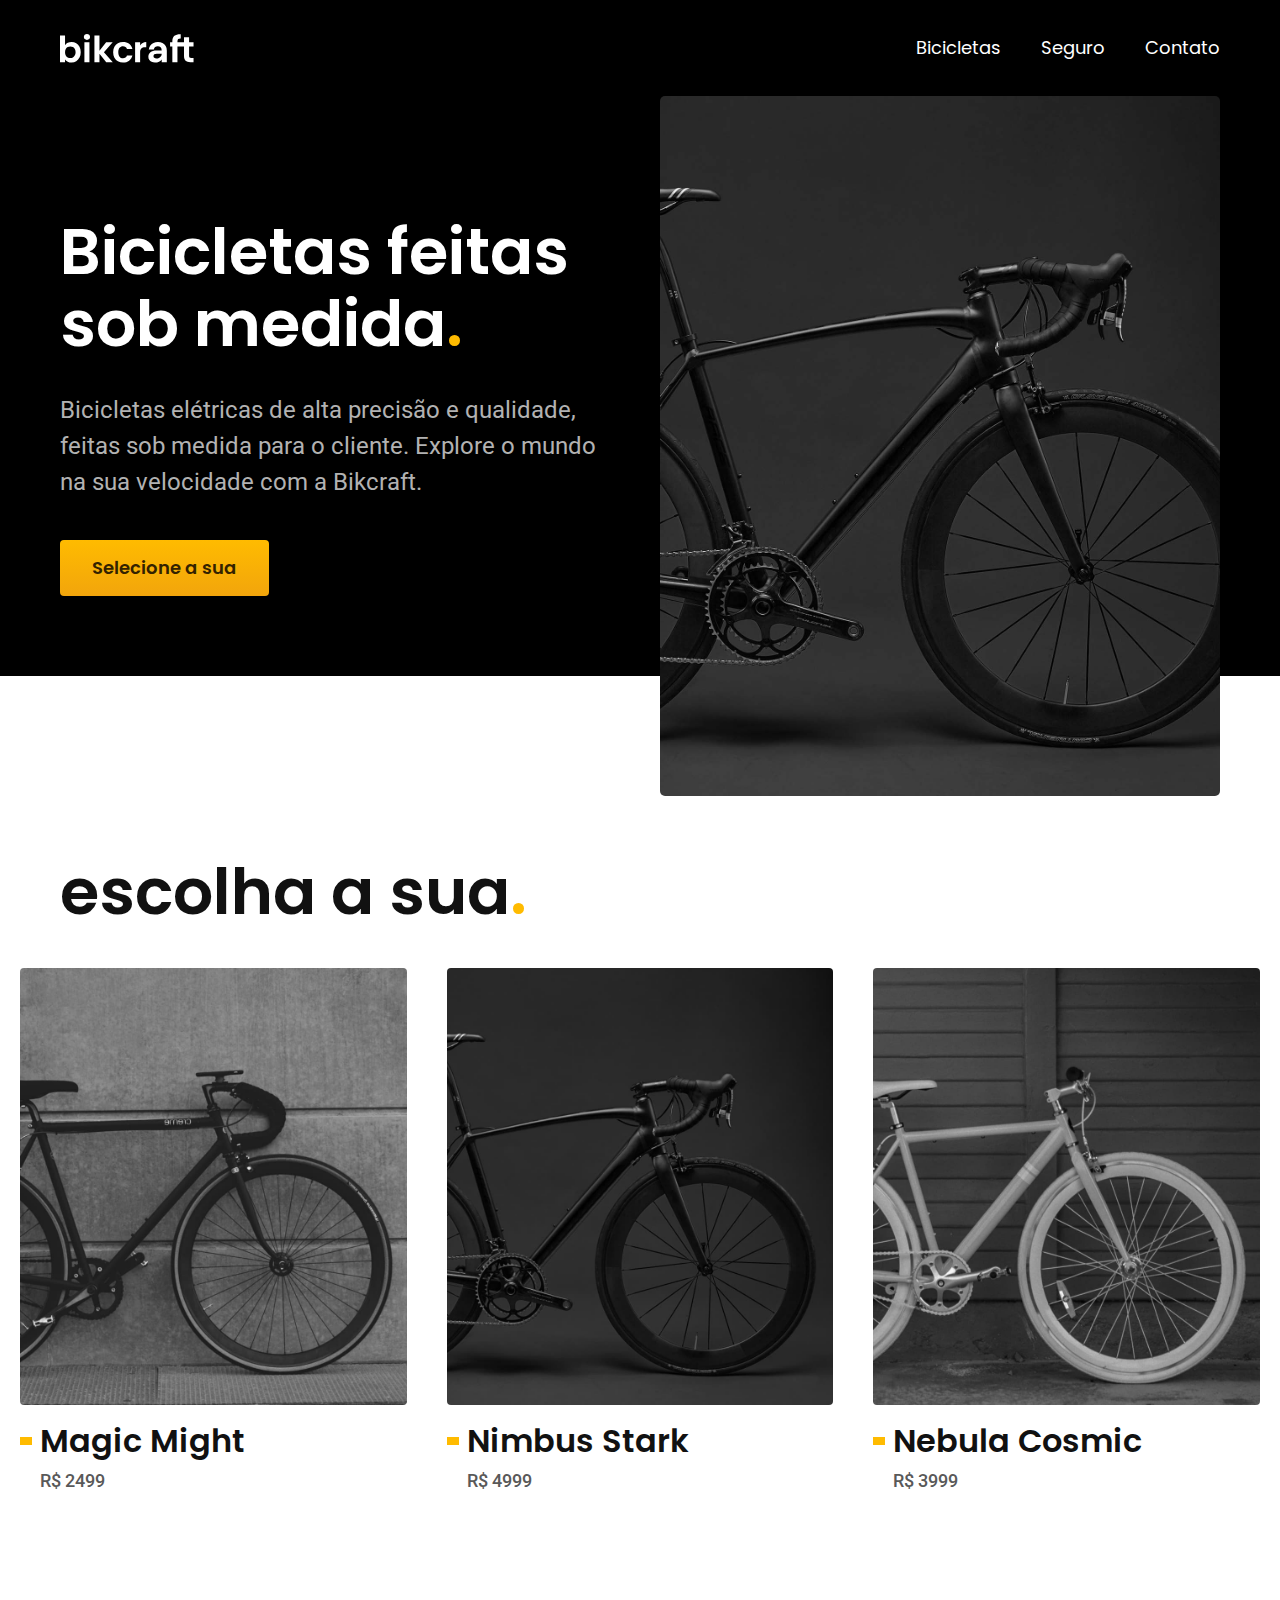
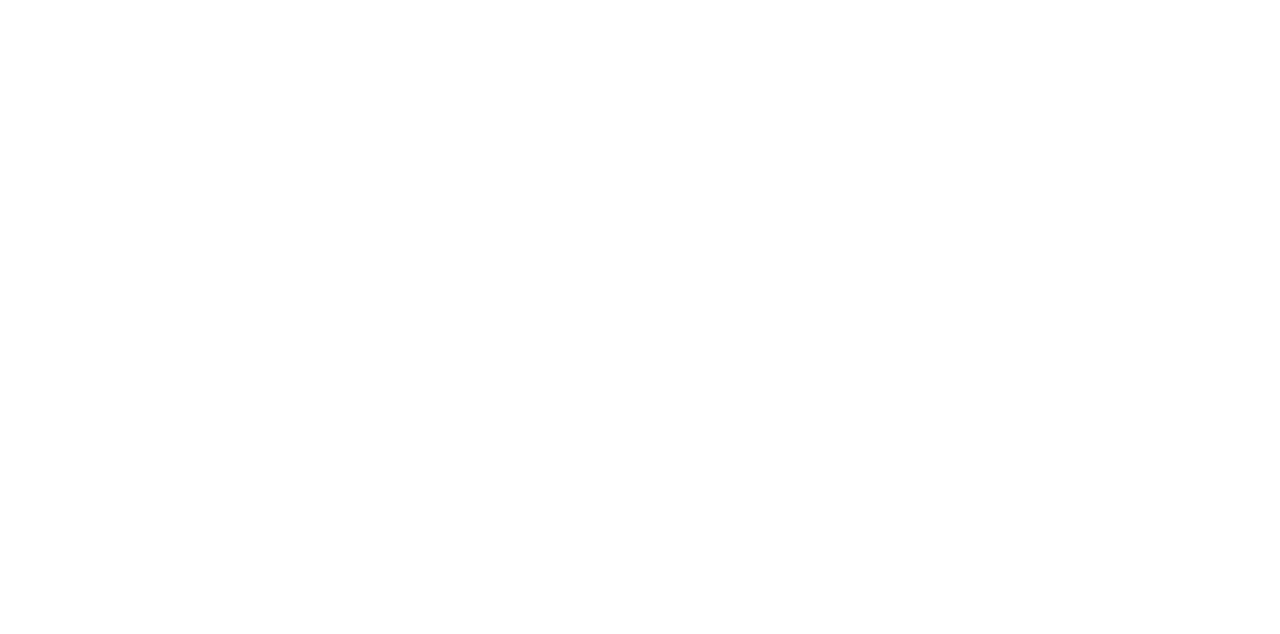
==== index.html @ 7d81427f "commit-3" ====
<!DOCTYPE html>
<html lang="pt-br">

<head>
  <meta charset="UTF-8">
  <meta name="viewport" content="width=device-width, initial-scale=1.0">
  <title>Bikcraft - Bicicletas Elétricas</title>
  <meta name="description" content="Bicicletas elétricas de alta precisão e qualidade,  feitas sob medida para o cliente. Explore o mundo na sua velocidade com a Bikcraft.">
  <link rel="stylesheet" href="./css/style.css">
  <link rel="preconnect" href="https://fonts.googleapis.com">
  <link rel="preconnect" href="https://fonts.gstatic.com" crossorigin>
  <link href="https://fonts.googleapis.com/css2?family=Poppins:ital,wght@0,400;0,600;1,400&family=Roboto:wght@400;500&display=swap" rel="stylesheet">
</head>

<body>
  <header class="header-bg">
    <div class="header container">
      <a href="./">
        <img src="./img/bikcraft.svg" alt="Bikcraft">
      </a>

      <nav aria-label="primaria">
        <ul class="header-menu font-1-m cor-0">
          <li><a href="./bicicletas.html">Bicicletas</a></li>
          <li><a href="./seguros.html">Seguro</a></li>
          <li><a href="./contato.html">Contato</a></li>
        </ul>
      </nav>
    </div>
  </header>
  <main class="introducao-bg">
    <div class="introducao container">
      <div class="introducao-conteudo">
        <h1 class="font-1-xxl cor-0">Bicicletas feitas sob medida<span class="cor-p1">.</span></h1>
        <p class="font-2-l cor-5">Bicicletas elétricas de alta precisão e qualidade, feitas sob medida para o cliente. Explore o mundo na sua velocidade com a Bikcraft.</p>
        <a class="botao" href="./bicicletas.html">Selecione a sua</a>
      </div>
      <div">
        <img src="./img/fotos/introducao.jpg" alt="Bicicleta Elétrica Preta">
    </div>
    </div>
  </main>

  <article class="bicicletas-lista">

    <h2 class="font-1-xxl container">escolha a sua<span class="cor-p1">.</span></h2>

    <ul>
      <li>
        <a href="./bicicletas/magic/html">
          <img src="./img/bicicletas/magic-home.jpg" alt="Bicicleta Preta">
          <h3 class="font-1-xl bicicleta-tipo">Magic Might</h3>
          <span class="font-2-m cor-8 bicicleta-preco">R$ 2499</span>
        </a>
      </li>
      <li>
        <a href="/bicicletas/nimbus/html">
          <img src="./img/bicicletas/nimbus-home.jpg" alt="Bicicleta Preta">
          <h3 class="font-1-xl bicicleta-tipo">Nimbus Stark</h3>
          <span class="font-2-m cor-8 bicicleta-preco">R$ 4999</span>
        </a>
      </li>
      <li>
        <a href="./bicicletas/nebula/html">
          <img src="./img/bicicletas/nebula-home.jpg" alt="Bicicleta Cinza">
          <h3 class="font-1-xl bicicleta-tipo">Nebula Cosmic</h3>
          <span class="font-2-m cor-8 bicicleta-preco">R$ 3999</span>
        </a>
      </li>
    </ul>
  </article>

</body>

</html>
---- css/style.css ----
@import "./global/global.css";
@import "./utilidades/tipografia.css";
@import "./utilidades/cores.css";

@import "./global/header.css";

/* Utilidades */
@import "./utilidades/componentes.css";

/* Home */
@import "./home/introducao.css";

/* Bicicletas */
@import "./bicicletas/bicicletas-lista.css";
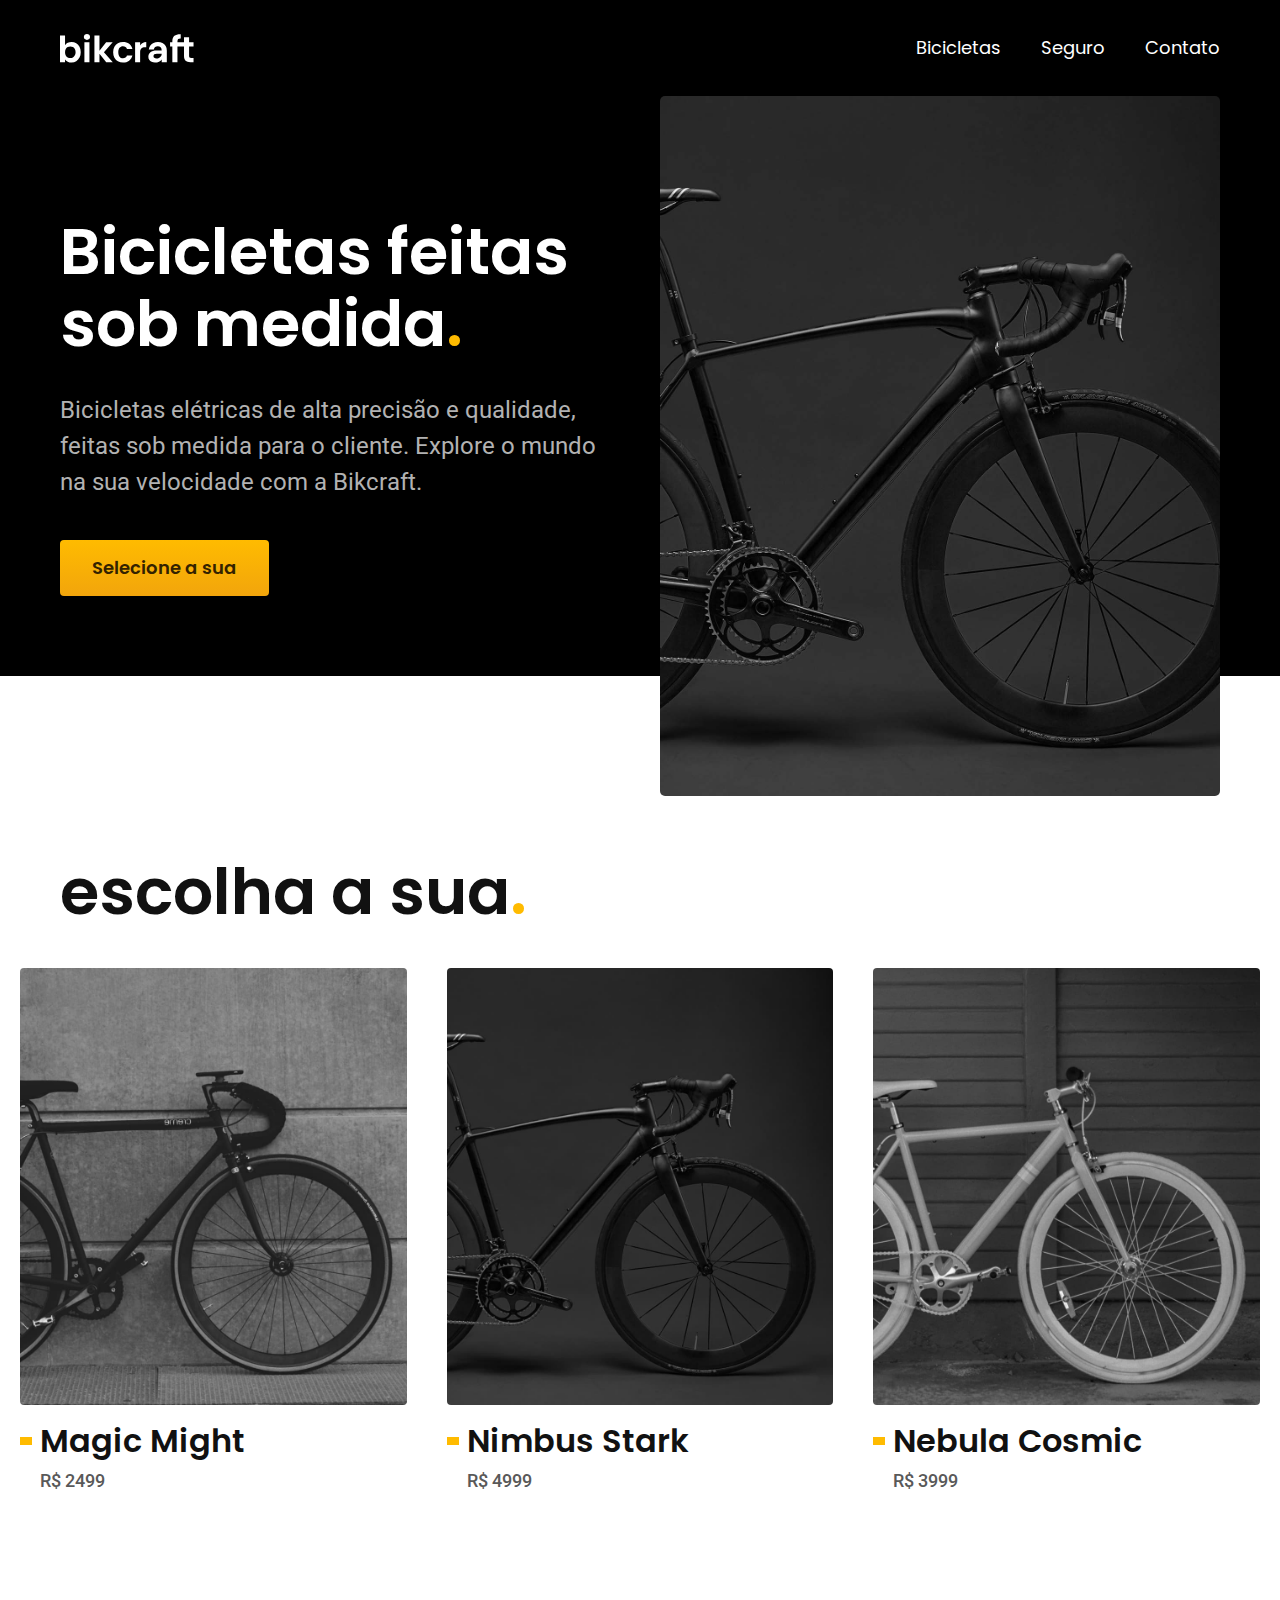
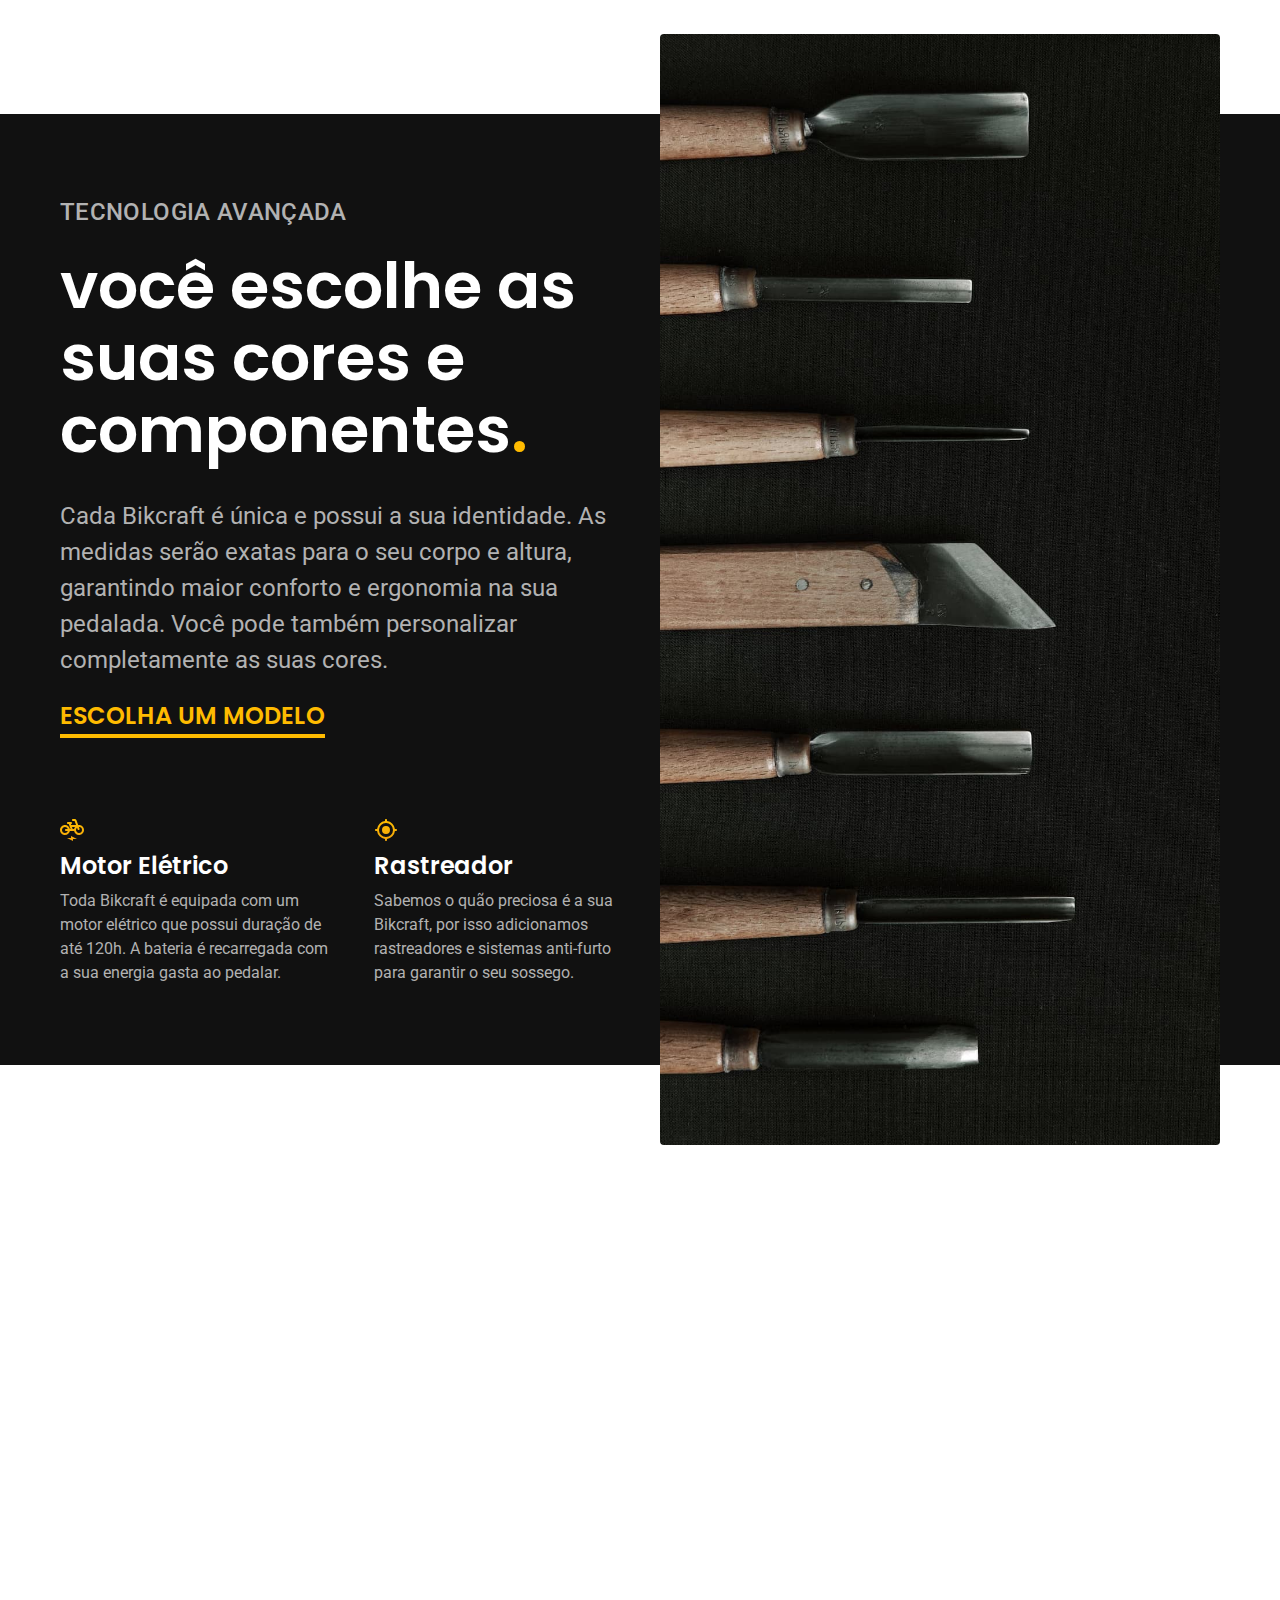
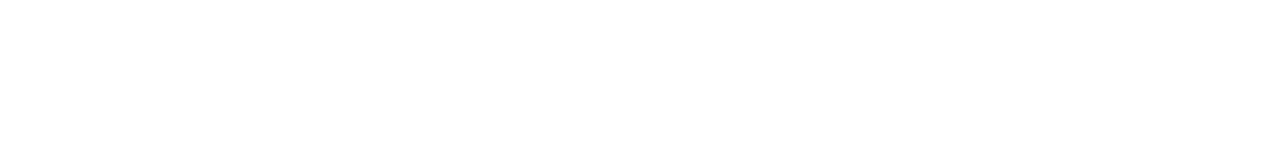
==== commit f1864a0e: "commit-4" ====
--- a/index.html
+++ b/index.html
@@ -70,6 +70,36 @@
     </ul>
   </article>
 
+  <article class="tecnologia-bg">
+    <div class="tecnologia container">
+      <div class="tecnologia-conteudo">
+        <span class="font-2-l-b cor-5">Tecnologia Avançada</span>
+        <h2 class="font-1-xxl cor-0">você escolhe as suas cores e componentes<span class="cor-p1">.</span></h2>
+        <p class="font-2-l cor-5">Cada Bikcraft é única e possui a sua identidade. As medidas serão exatas para o seu corpo e altura, garantindo maior conforto e ergonomia na sua pedalada. Você pode também personalizar completamente as suas cores.</p>
+        <a class="link cor-p1 font-1-l" href="./bicicletas.html">Escolha um modelo</a>
+
+
+        <div class="tecnologias-vantagens">
+          <div>
+            <img src="./img/icones/eletrica.svg" alt="">
+            <h3 class="font-1-l cor-0">Motor Elétrico</h3>
+            <p class="font-2-s cor-5">Toda Bikcraft é equipada com um motor elétrico que possui duração de até 120h. A bateria é recarregada com a sua energia gasta ao pedalar.</p>
+          </div>
+
+          <div>
+            <img src="./img/icones/rastreador.svg" alt="">
+            <h3 class="font-1-l cor-0">Rastreador</h3>
+            <p class="font-2-s cor-5">Sabemos o quão preciosa é a sua Bikcraft, por isso adicionamos rastreadores e sistemas anti-furto para garantir o seu sossego.</p>
+          </div>
+        </div>
+      </div>
+
+      <div class="tecnologia-imagem">
+        <img src="./img/fotos/tecnologia.jpg" alt="">
+      </div>
+    </div>
+    </div>
+  </article>
 </body>
 
 </html>--- a/css/style.css
+++ b/css/style.css
@@ -9,6 +9,8 @@
 
 /* Home */
 @import "./home/introducao.css";
+@import "./home/tecnologias.css";
+/* @import "./home/parceiros.css"; */
 
 /* Bicicletas */
 @import "./bicicletas/bicicletas-lista.css";
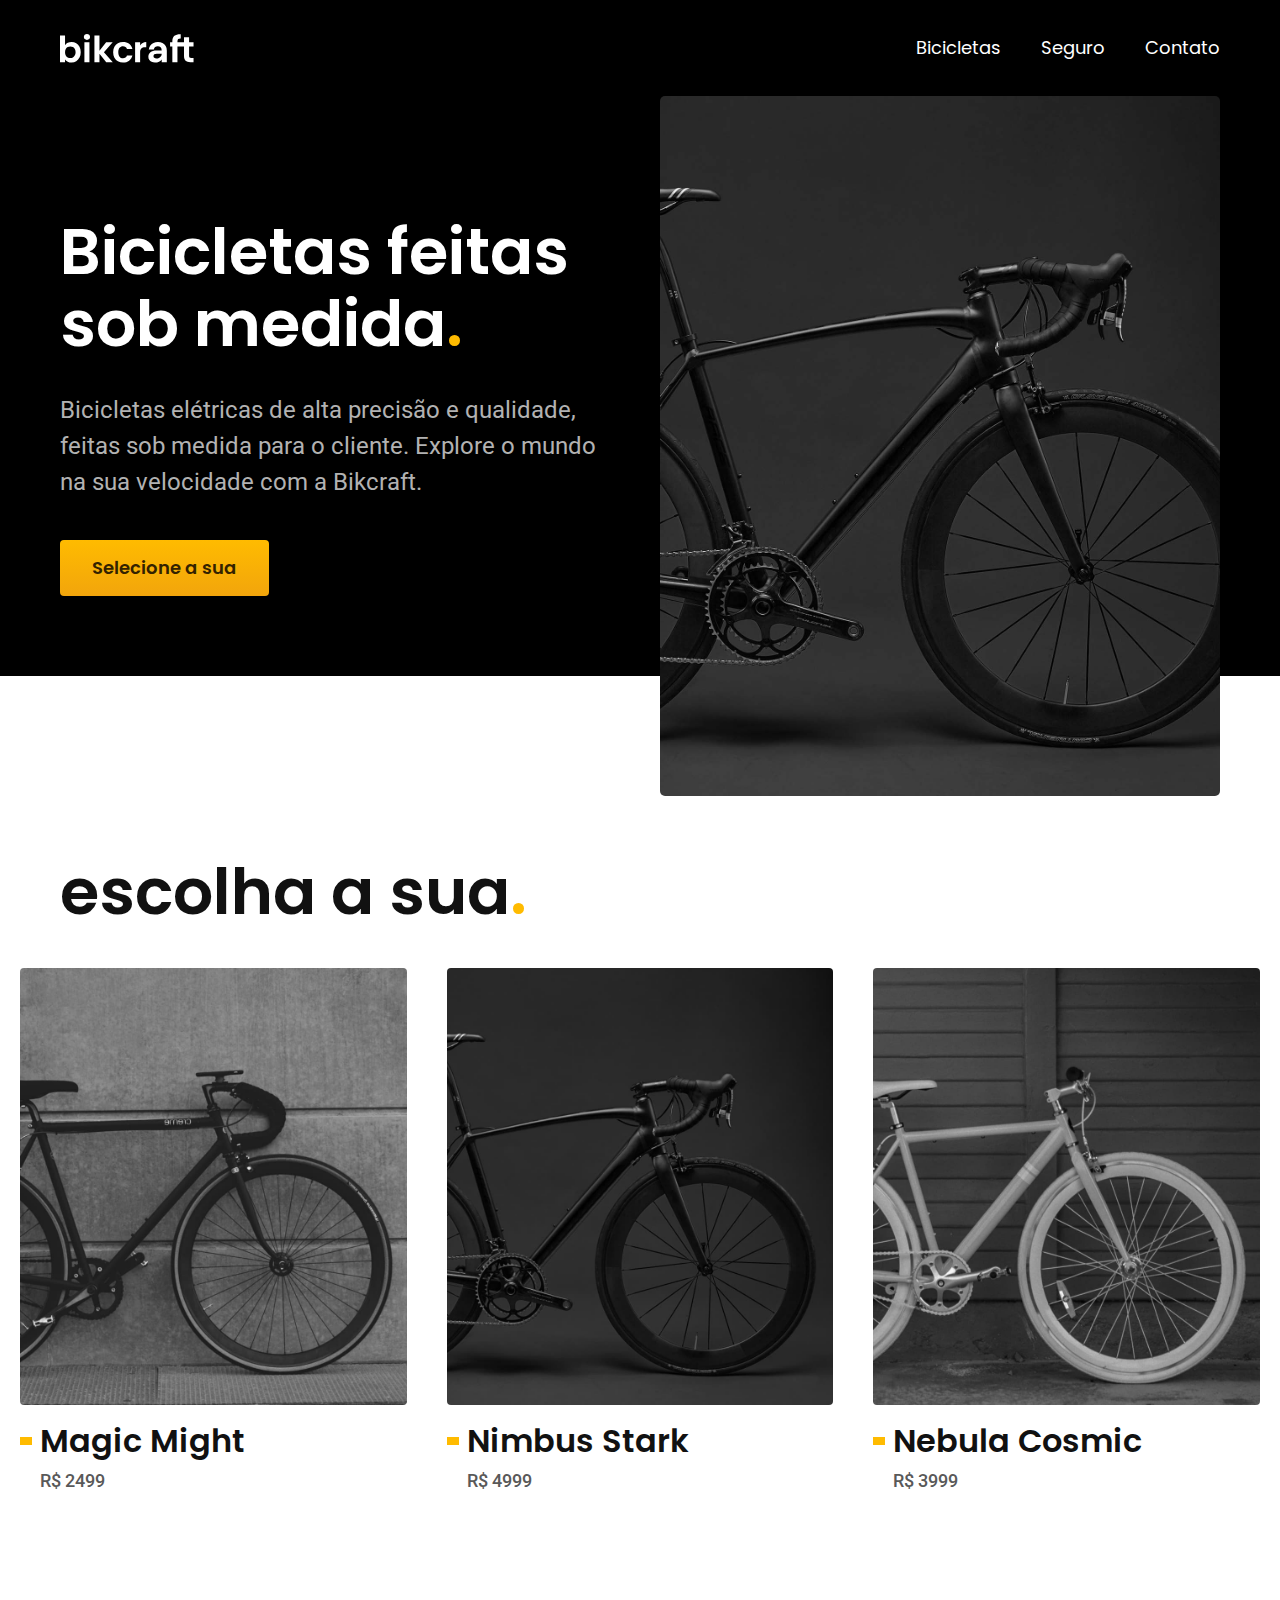
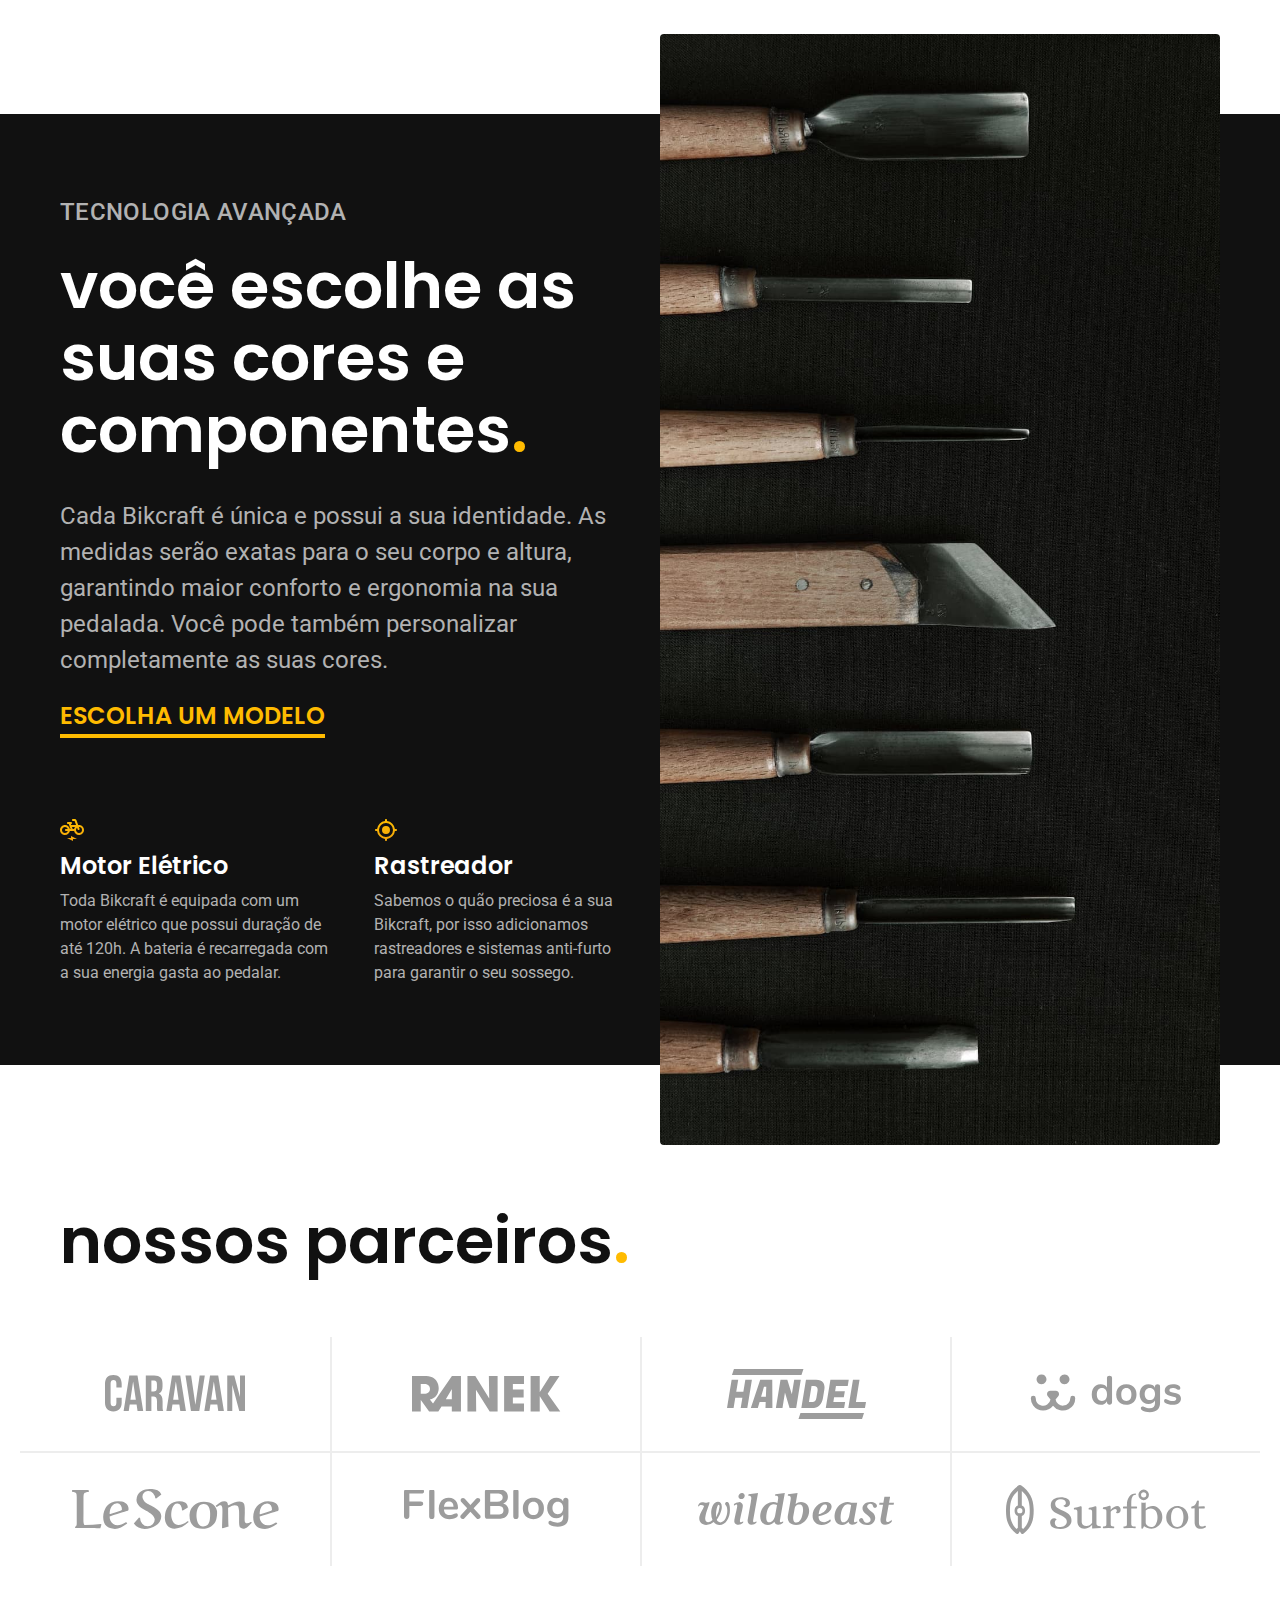
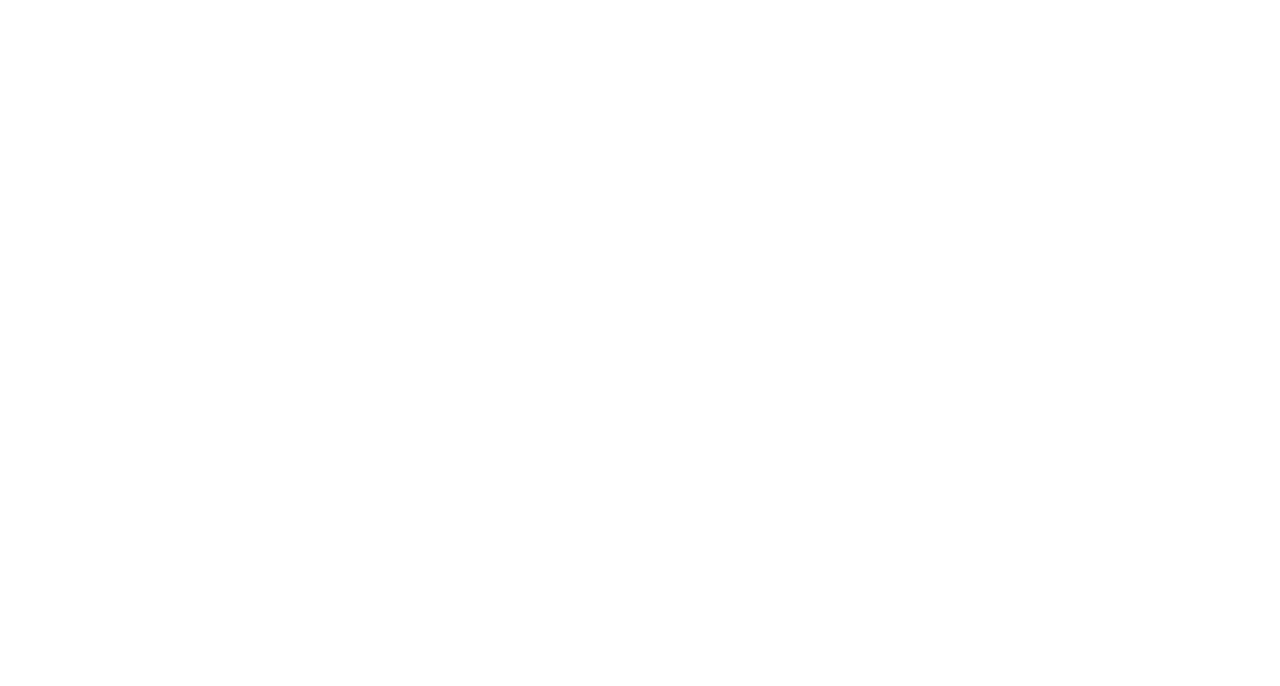
==== commit 96706c05: "commit-5" ====
--- a/index.html
+++ b/index.html
@@ -100,6 +100,20 @@
     </div>
     </div>
   </article>
+
+  <section class="parceiros" aria-label="Nossos Parceiros">
+    <h2 class="font-1-xxl container">nossos parceiros<span class="cor-p1">.</span></h2>
+    <ul>
+      <li><img src="./img/parceiros/caravan.svg" alt="Caravan"></li>
+      <li><img src="./img/parceiros/ranek.svg" alt="Ranek"></li>
+      <li><img src="./img/parceiros/handel.svg" alt="Handel"></li>
+      <li><img src="./img/parceiros/dogs.svg" alt="Dogs"></li>
+      <li><img src="./img/parceiros/lescone.svg" alt="Lescone"></li>
+      <li><img src="./img/parceiros/flexblog.svg" alt="Flexblog"></li>
+      <li><img src="./img/parceiros/wildbeast.svg" alt="Wildbeast"></li>
+      <li><img src="./img/parceiros/surfbot.svg" alt="Surfbot"></li>
+    </ul>
+  </section>
 </body>
 
 </html>--- a/css/style.css
+++ b/css/style.css
@@ -10,7 +10,7 @@
 /* Home */
 @import "./home/introducao.css";
 @import "./home/tecnologias.css";
-/* @import "./home/parceiros.css"; */
+@import "./home/parceiros.css";
 
 /* Bicicletas */
 @import "./bicicletas/bicicletas-lista.css";
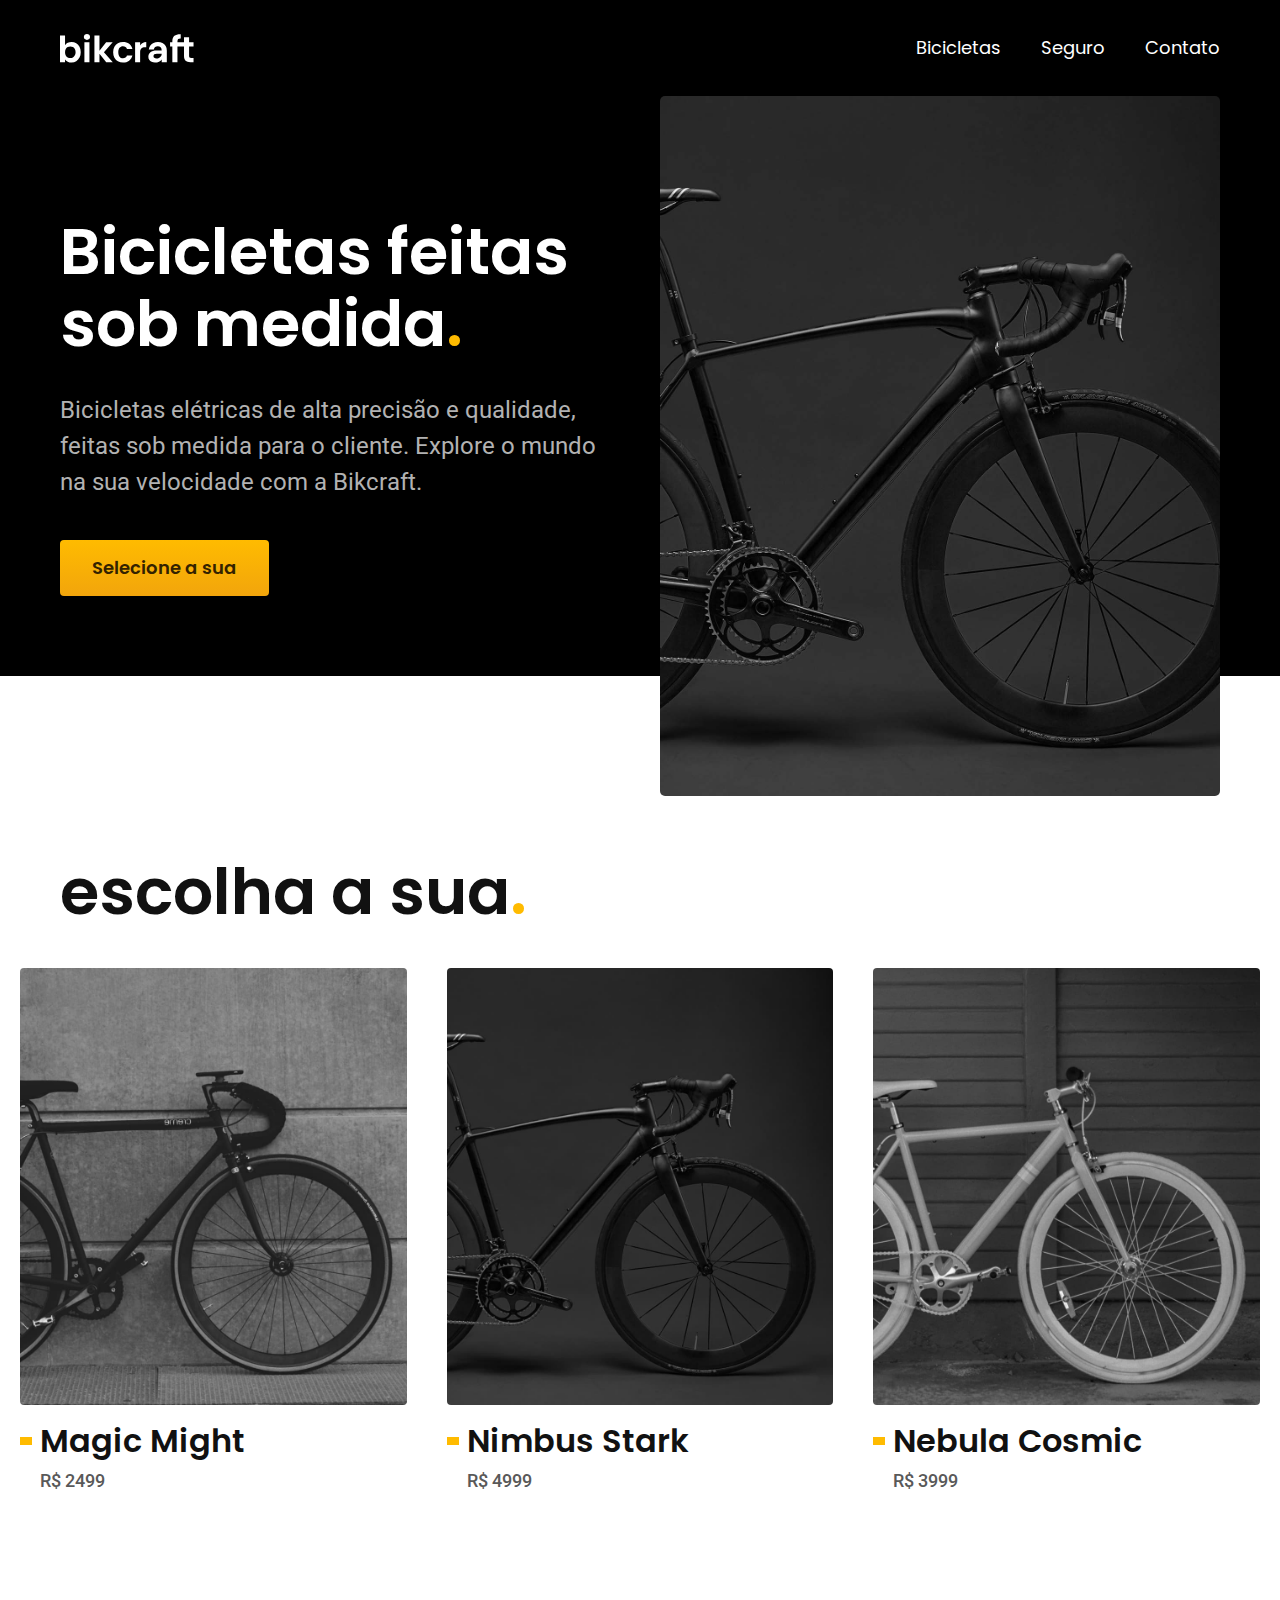
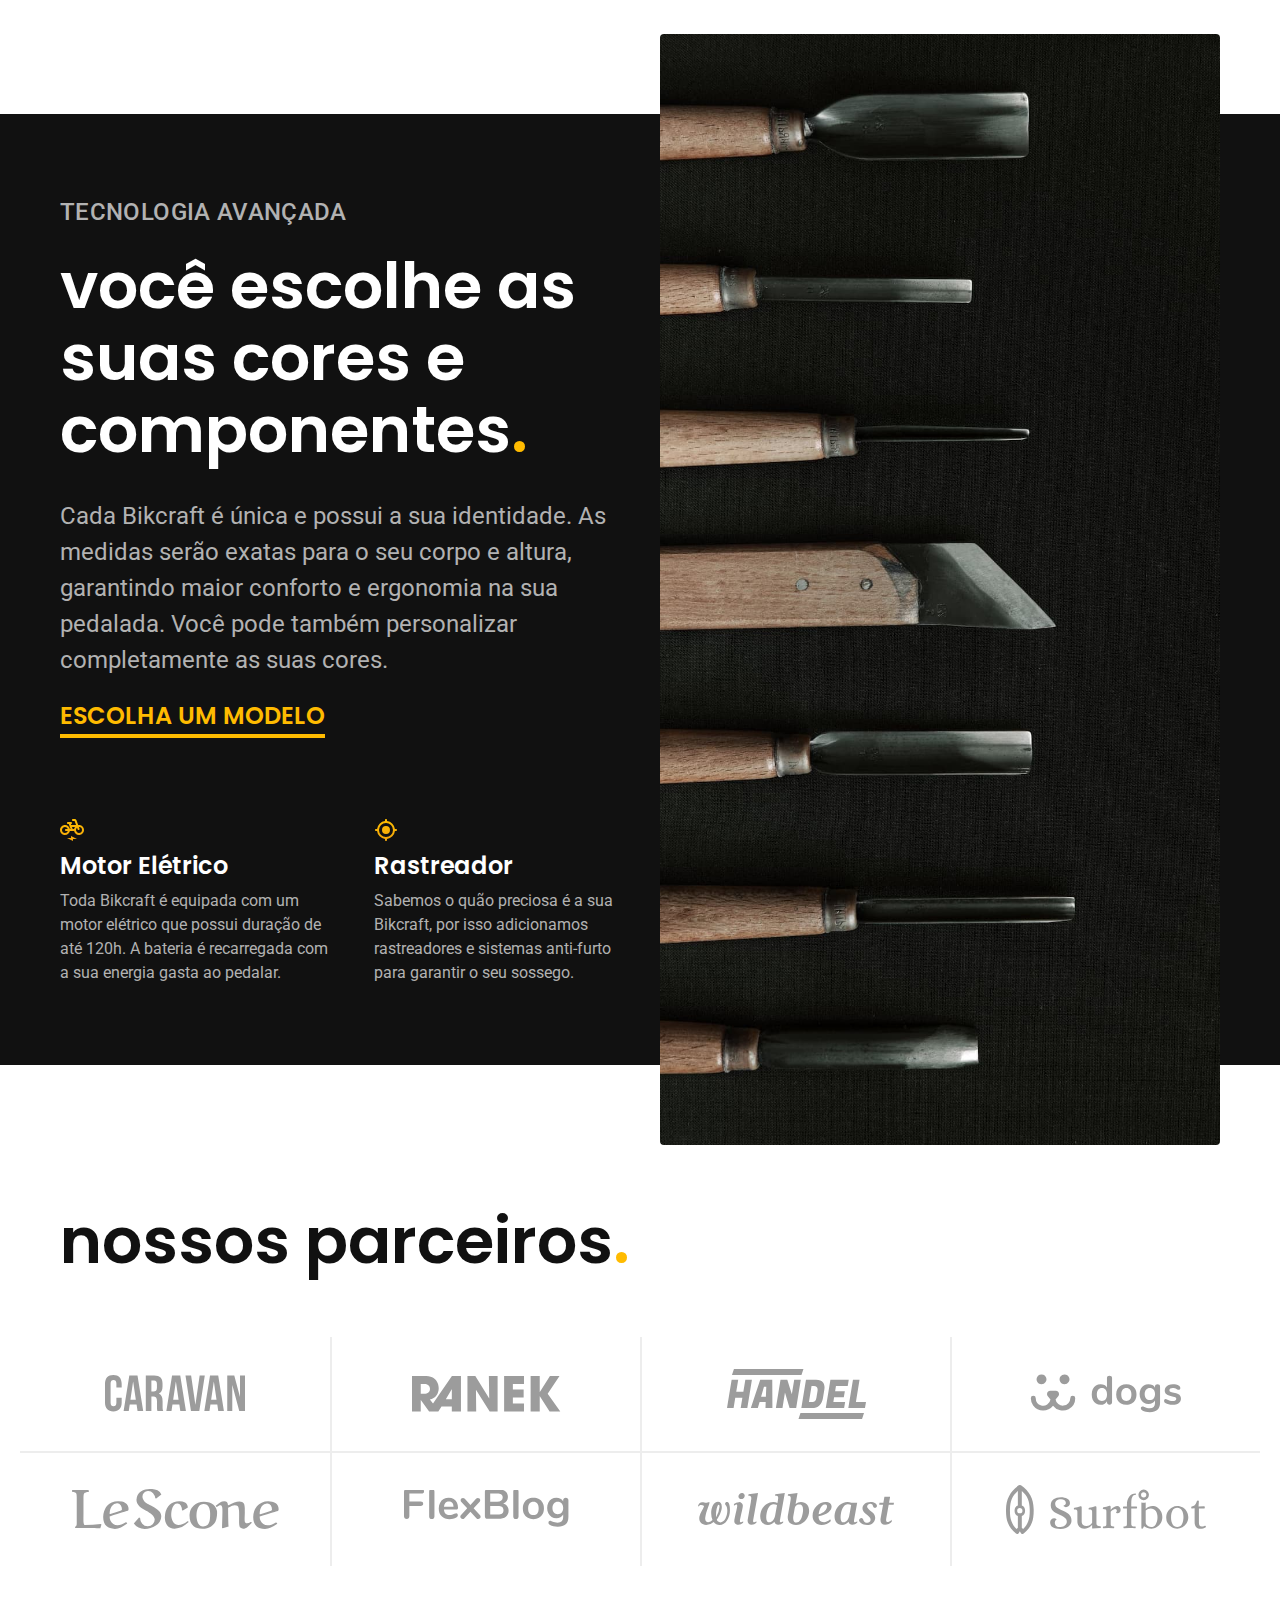
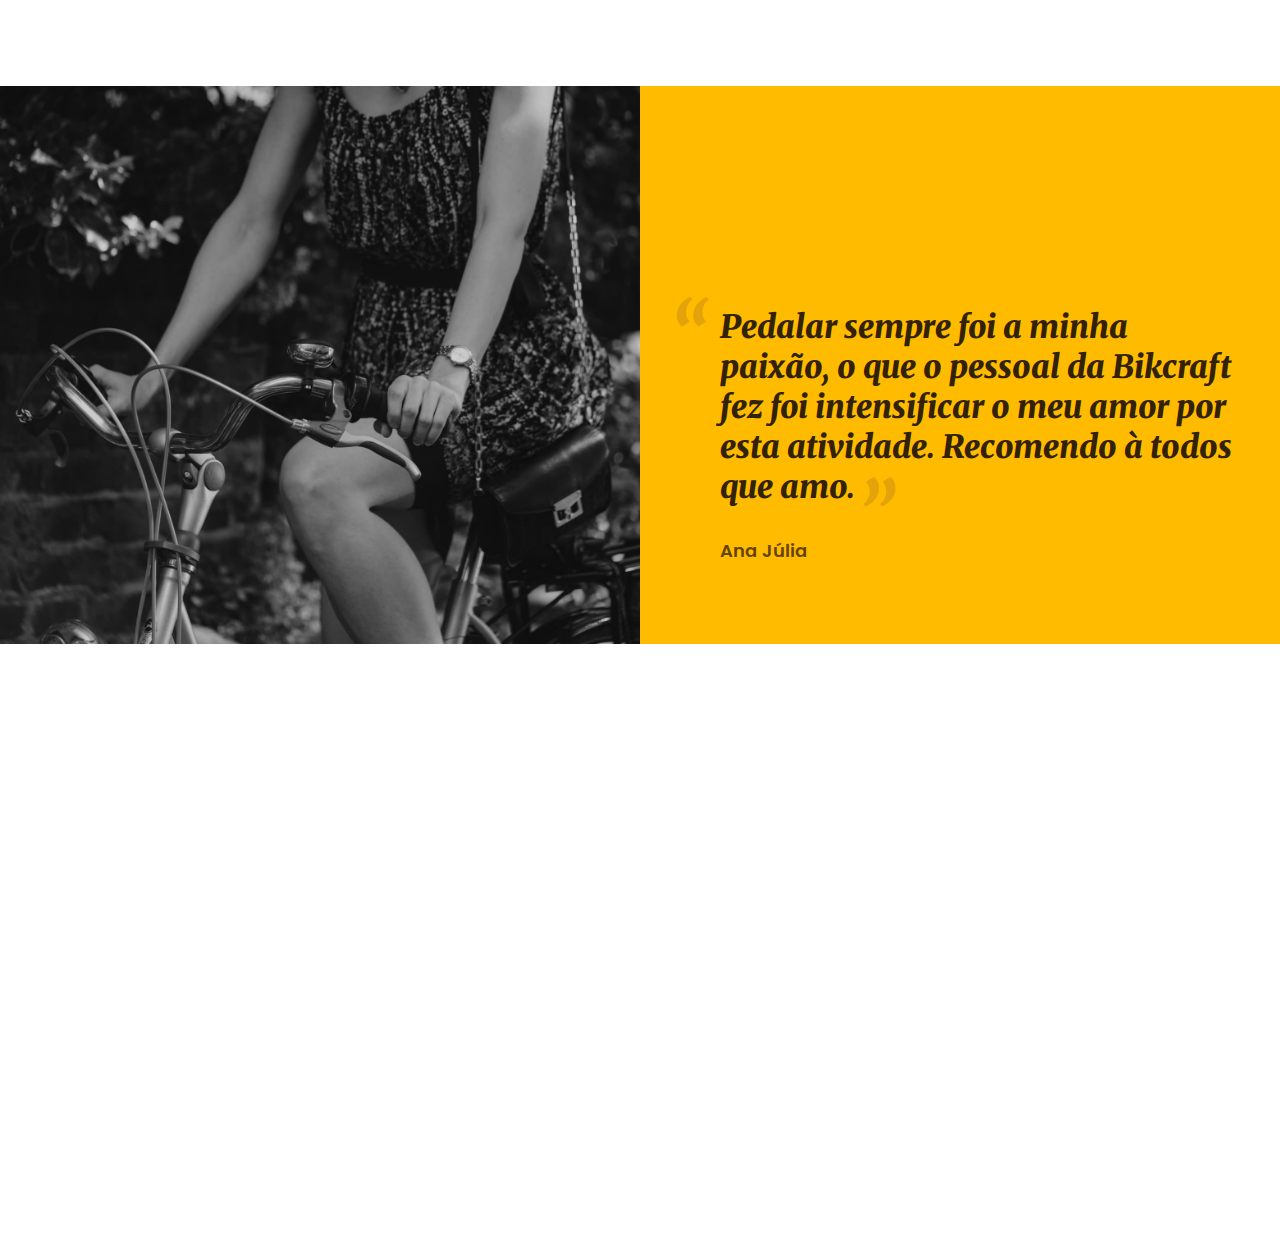
==== commit 9d11fa49: "commit-5" ====
--- a/index.html
+++ b/index.html
@@ -9,7 +9,7 @@
   <link rel="stylesheet" href="./css/style.css">
   <link rel="preconnect" href="https://fonts.googleapis.com">
   <link rel="preconnect" href="https://fonts.gstatic.com" crossorigin>
-  <link href="https://fonts.googleapis.com/css2?family=Poppins:ital,wght@0,400;0,600;1,400&family=Roboto:wght@400;500&display=swap" rel="stylesheet">
+  <link href="https://fonts.googleapis.com/css2?family=Merriweather:ital,wght@1,900&family=Poppins:wght@100;400;600&family=Roboto:wght@400;500&display=swap" rel="stylesheet">
 </head>
 
 <body>
@@ -114,6 +114,18 @@
       <li><img src="./img/parceiros/surfbot.svg" alt="Surfbot"></li>
     </ul>
   </section>
+
+  <section class="depoimento" aria-label="Depoimento">
+    <div>
+      <img src="./img/fotos/depoimento.jpg" alt="depoimento">
+    </div>
+    <div class="depoimento-conteudo">
+      <blockquote class="font-1-xl cor-p5">
+        <p>Pedalar sempre foi a minha paixão, o que o pessoal da Bikcraft fez foi intensificar o meu amor por esta atividade. Recomendo à todos que amo.</p>
+      </blockquote>
+      <span class="cor-p4 font-1-m-b">Ana Júlia</span>
+    </div>
+  </section>
 </body>
 
 </html>--- a/css/style.css
+++ b/css/style.css
@@ -11,6 +11,7 @@
 @import "./home/introducao.css";
 @import "./home/tecnologias.css";
 @import "./home/parceiros.css";
+@import "./home/depoimento.css";
 
 /* Bicicletas */
 @import "./bicicletas/bicicletas-lista.css";
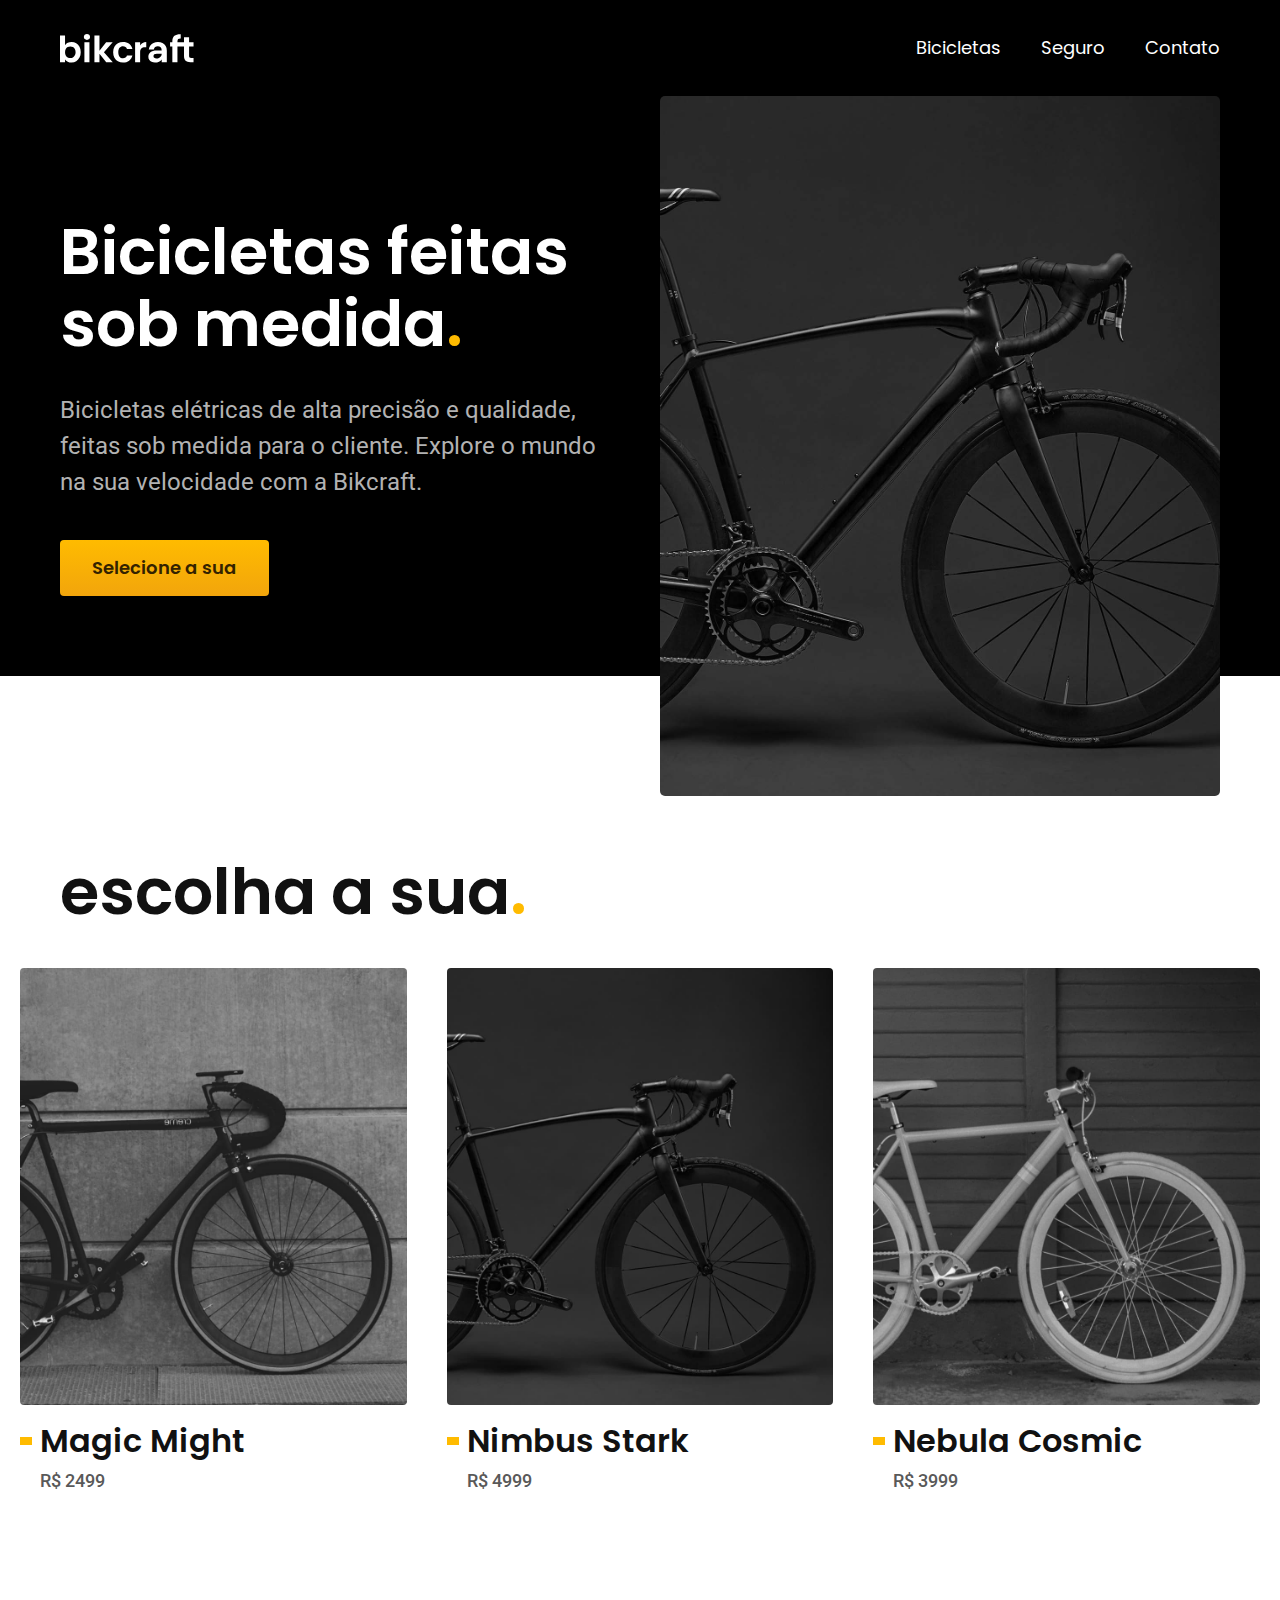
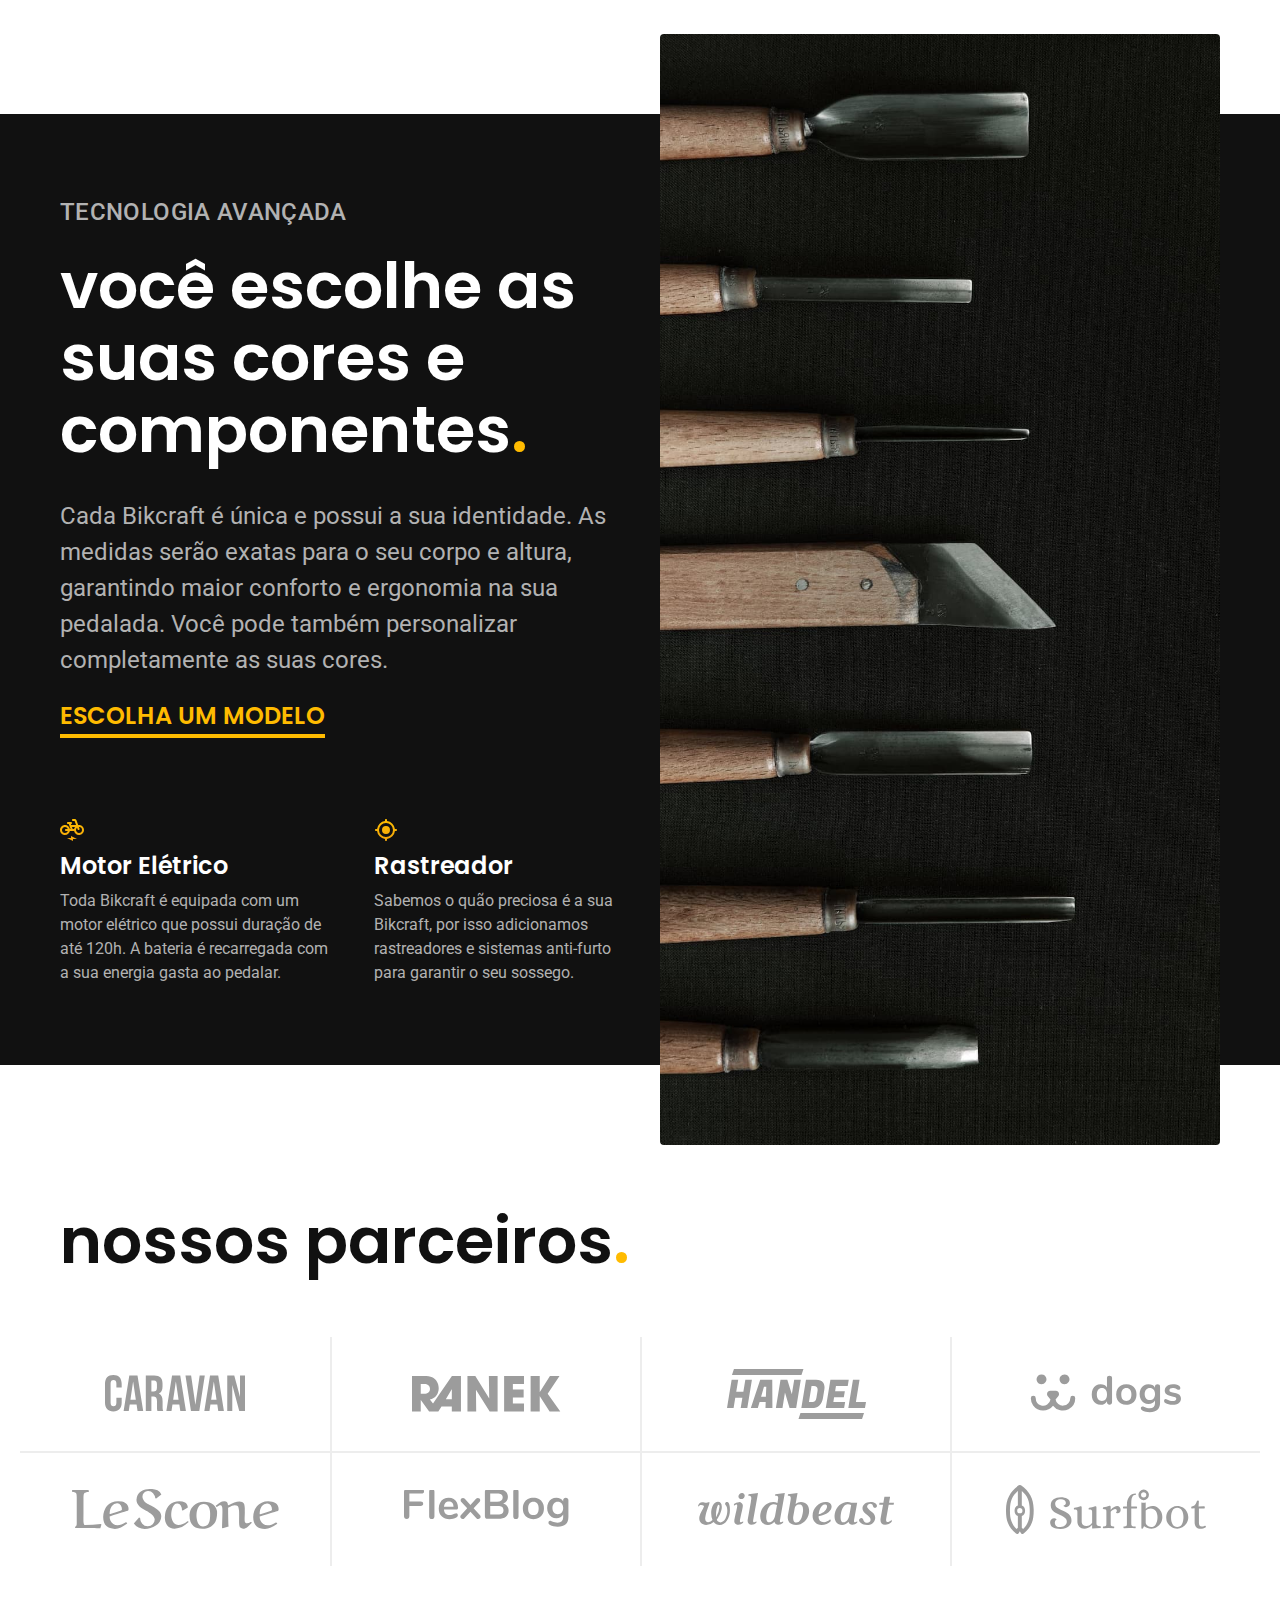
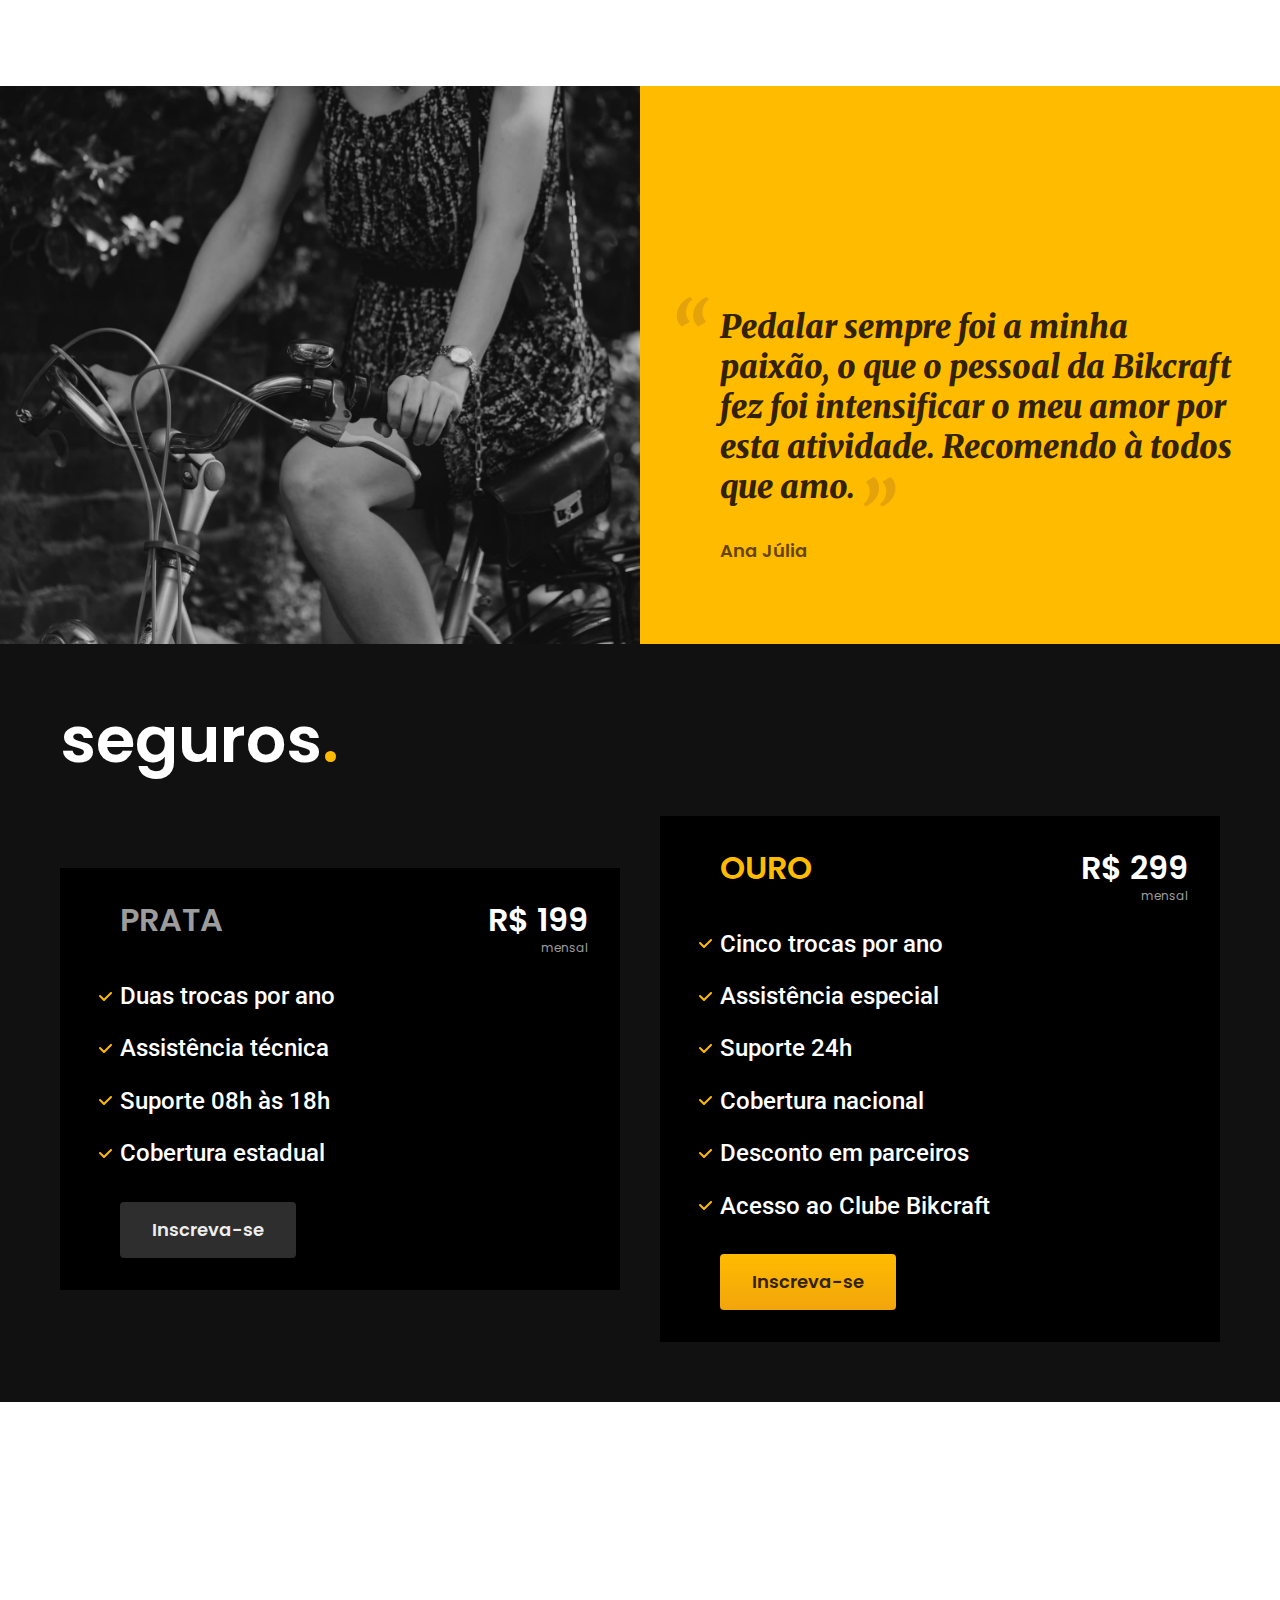
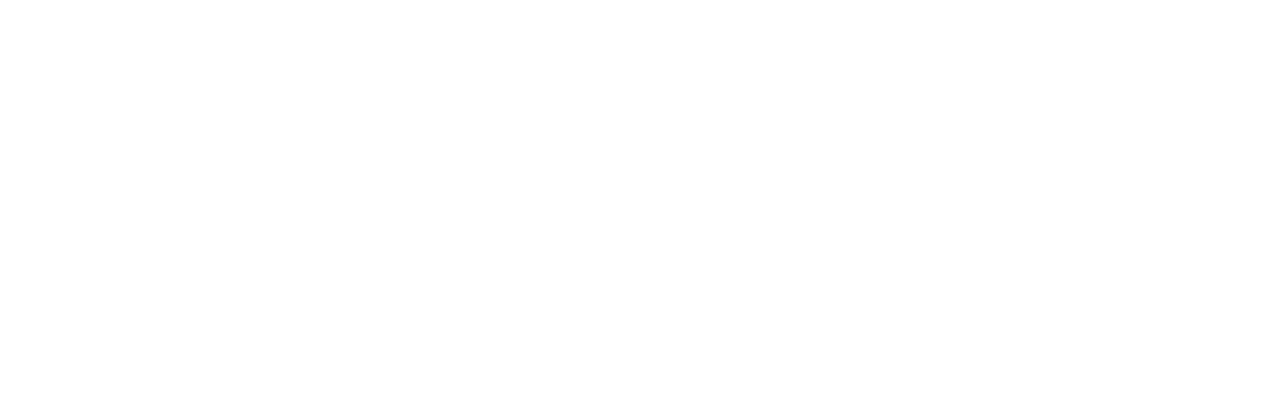
==== commit cf3f13e8: "commit-7" ====
--- a/index.html
+++ b/index.html
@@ -126,6 +126,38 @@
       <span class="cor-p4 font-1-m-b">Ana Júlia</span>
     </div>
   </section>
+
+  <article class="seguros-bg">
+    <div class="seguros container">
+      <h2 class="font-1-xxl cor-0">seguros<span class="cor-p1">.</span></h2>
+
+      <div class="seguros-item">
+        <h3 class="cor-6 font-1-xl">PRATA</h3>
+        <span class="font-1-xl cor-0">R$ 199<span class="font-1-xs cor-6">mensal</span></span>
+        <ul class="font-2-m cor-0">
+          <li>Duas trocas por ano</li>
+          <li>Assistência técnica</li>
+          <li>Suporte 08h às 18h</li>
+          <li>Cobertura estadual</li>
+        </ul>
+        <a class="botao secundario" href="./orcamento.html">Inscreva-se</a>
+      </div>
+
+      <div class="seguros-item">
+        <h3 class="font-1-xl cor-p1">OURO</h3>
+        <span class="font-1-xl cor-0">R$ 299<span class="font-1-xs cor-6">mensal</span></span>
+        <ul class="font-2-m cor-0">
+          <li>Cinco trocas por ano</li>
+          <li>Assistência especial</li>
+          <li>Suporte 24h</li>
+          <li>Cobertura nacional</li>
+          <li>Desconto em parceiros</li>
+          <li>Acesso ao Clube Bikcraft</li>
+        </ul>
+        <a class="botao" href="./bicicletas.html">Inscreva-se</a>
+      </div>
+    </div>
+  </article>
 </body>
 
 </html>--- a/css/style.css
+++ b/css/style.css
@@ -15,3 +15,6 @@
 
 /* Bicicletas */
 @import "./bicicletas/bicicletas-lista.css";
+
+/* Seguros */
+@import "./seguros/seguros.css";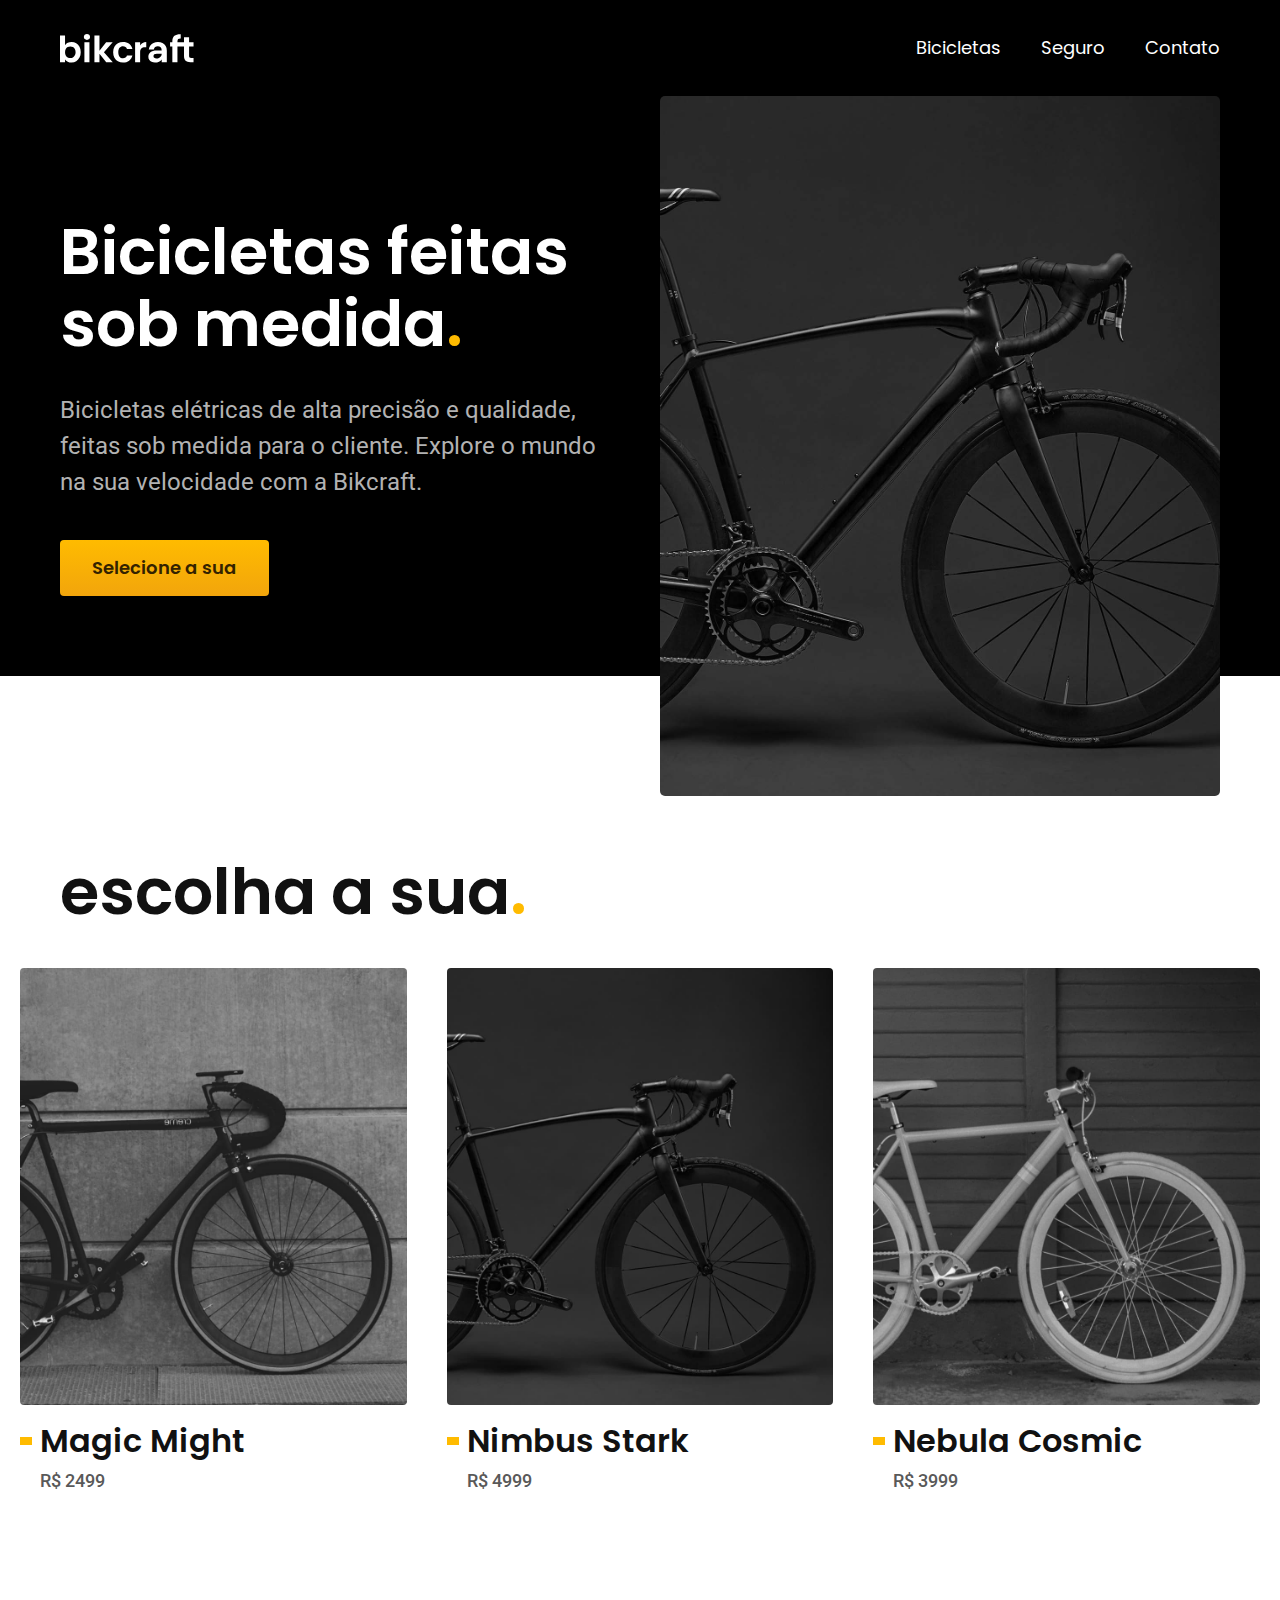
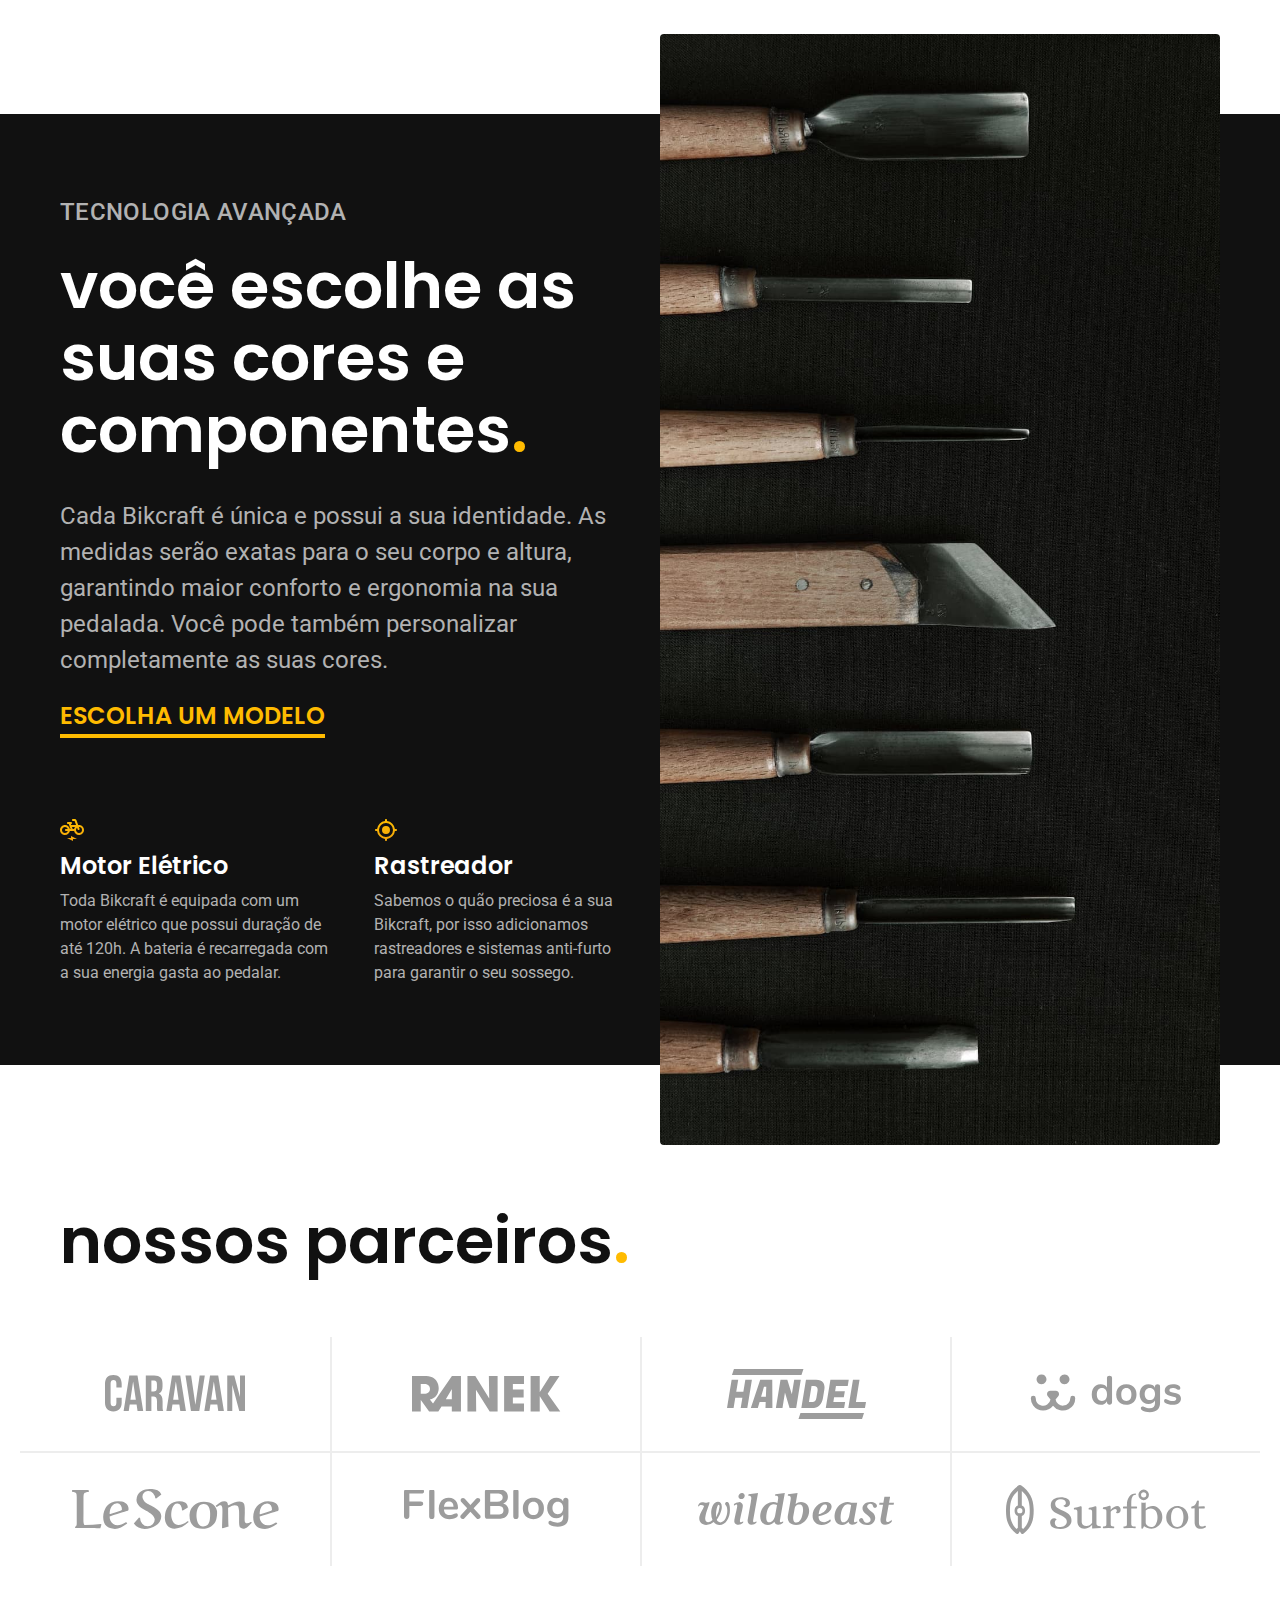
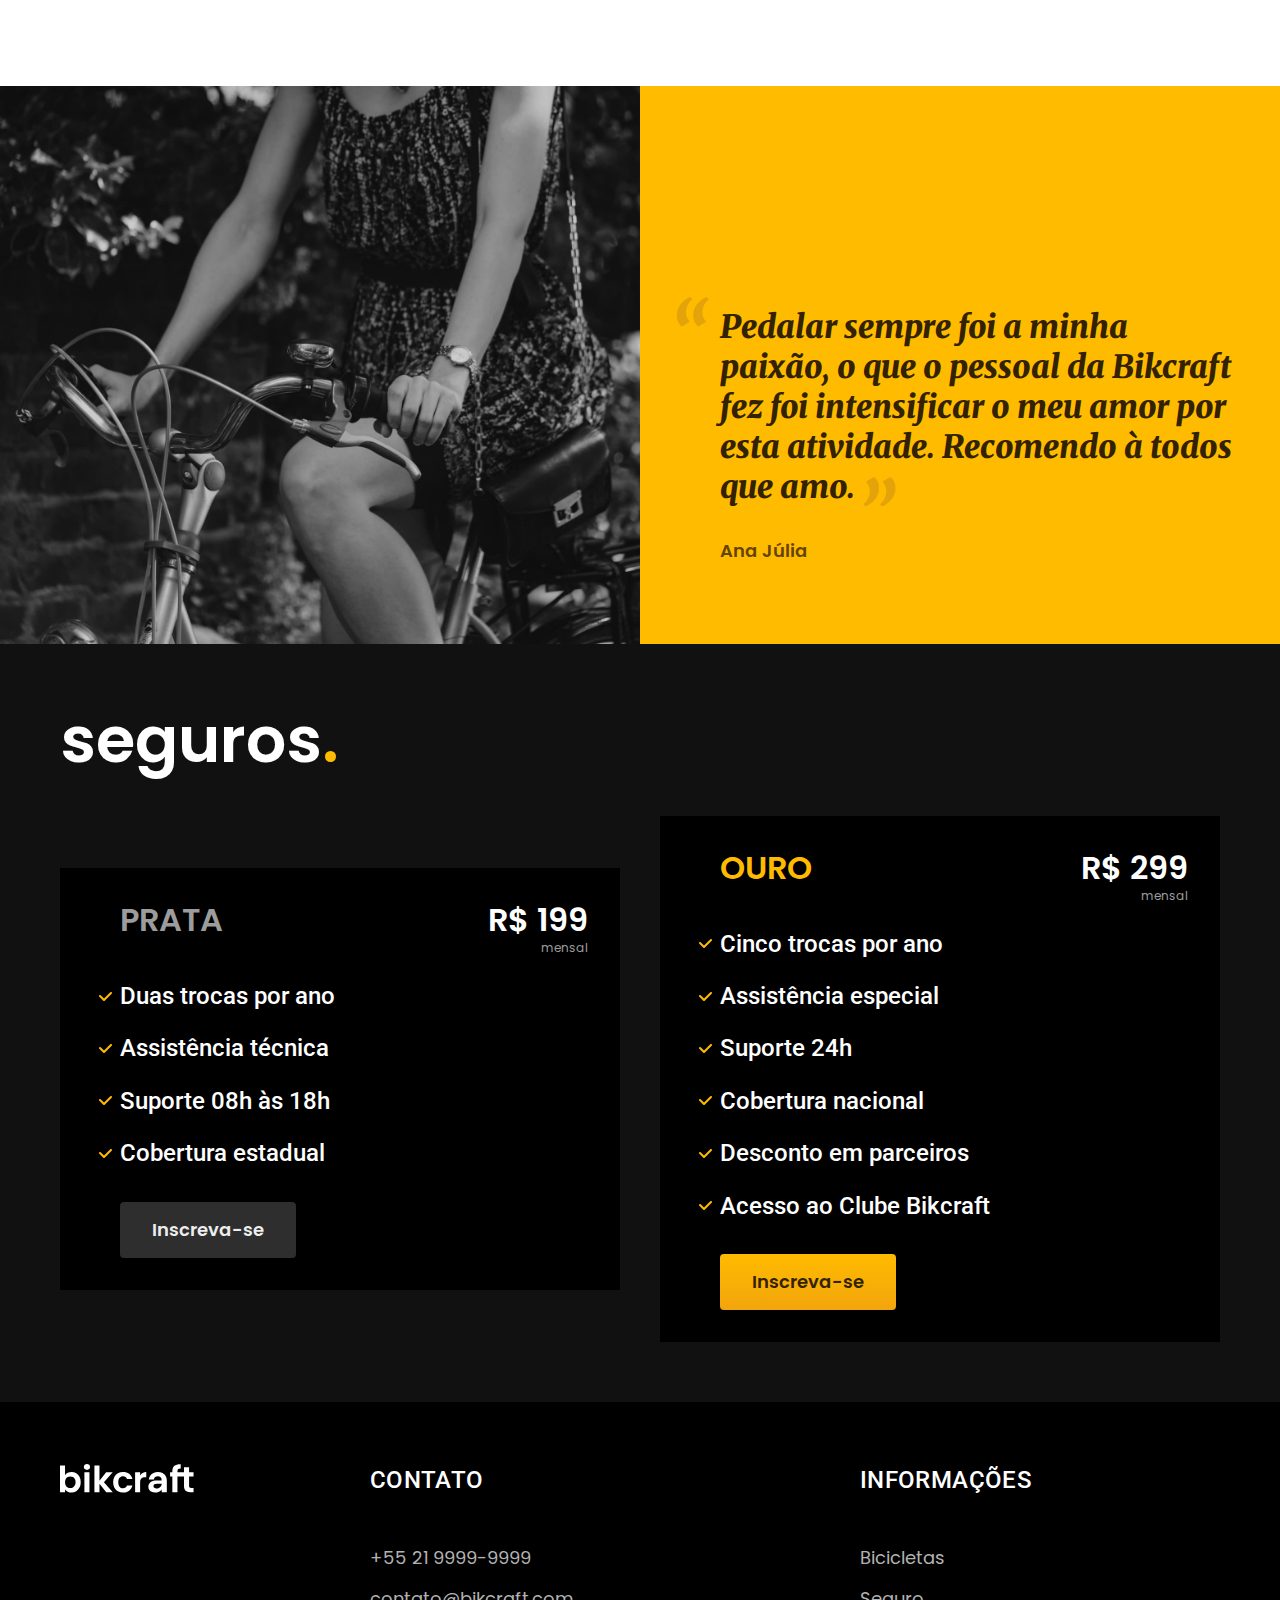
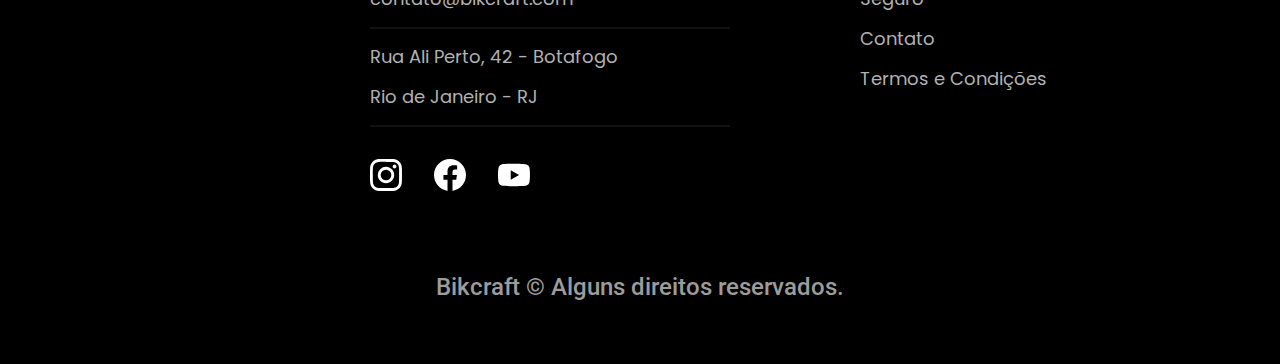
==== commit b8563a9b: "commit-8" ====
--- a/index.html
+++ b/index.html
@@ -158,6 +158,49 @@
       </div>
     </div>
   </article>
+
+  <footer class="footer-bg">
+    <div class="footer container">
+
+      <img src="./img/bikcraft.svg" alt="Bikcraft">
+
+      <div class="footer-contato">
+        <h3 class="font-2-l-b cor-0">Contato</h3>
+        <ul class="cor-5 font-1-m lista2">
+          <li><a href="tel:+552199999999">+55 21 9999-9999</a></li>
+          <li> <a href="mailto:contato@bikcraft.com">contato@bikcraft.com</a></li>
+          <li>Rua Ali Perto, 42 - Botafogo</li>
+          <li>Rio de Janeiro - RJ</li>
+        </ul>
+
+        <div class="footer-redes">
+          <a href="./">
+            <img src="./img/redes/instagram.svg" alt="Instagram">
+          </a>
+          <a href="./">
+            <img src="./img/redes/facebook.svg" alt="Facebook">
+          </a>
+          <a href="./">
+            <img src="./img/redes/youtube.svg" alt="youtube">
+          </a>
+        </div>
+      </div>
+
+
+        <div class="footer-informacoes">
+          <h3 class="font-2-l-b cor-0">Informações</h3>
+          <nav>
+            <ul class="cor-5 font-1-m">
+              <li><a href="./bicicletas.html">Bicicletas</a></li>
+              <li><a href="./seguros.html">Seguro</a></li>
+              <li><a href="./contato.html">Contato</a></li>
+              <li><a href="./contato.html">Termos e Condições</a></li>
+            </ul>
+          </nav>
+        </div>
+              <p class="cor-6 font-2-m footer-copy container">Bikcraft © Alguns direitos reservados.</p>
+      </div>
+  </footer>
 </body>
 
 </html>--- a/css/style.css
+++ b/css/style.css
@@ -3,6 +3,7 @@
 @import "./utilidades/cores.css";
 
 @import "./global/header.css";
+@import "./global/footer.css";
 
 /* Utilidades */
 @import "./utilidades/componentes.css";
@@ -17,4 +18,5 @@
 @import "./bicicletas/bicicletas-lista.css";
 
 /* Seguros */
-@import "./seguros/seguros.css";+@import "./seguros/seguros.css";
+
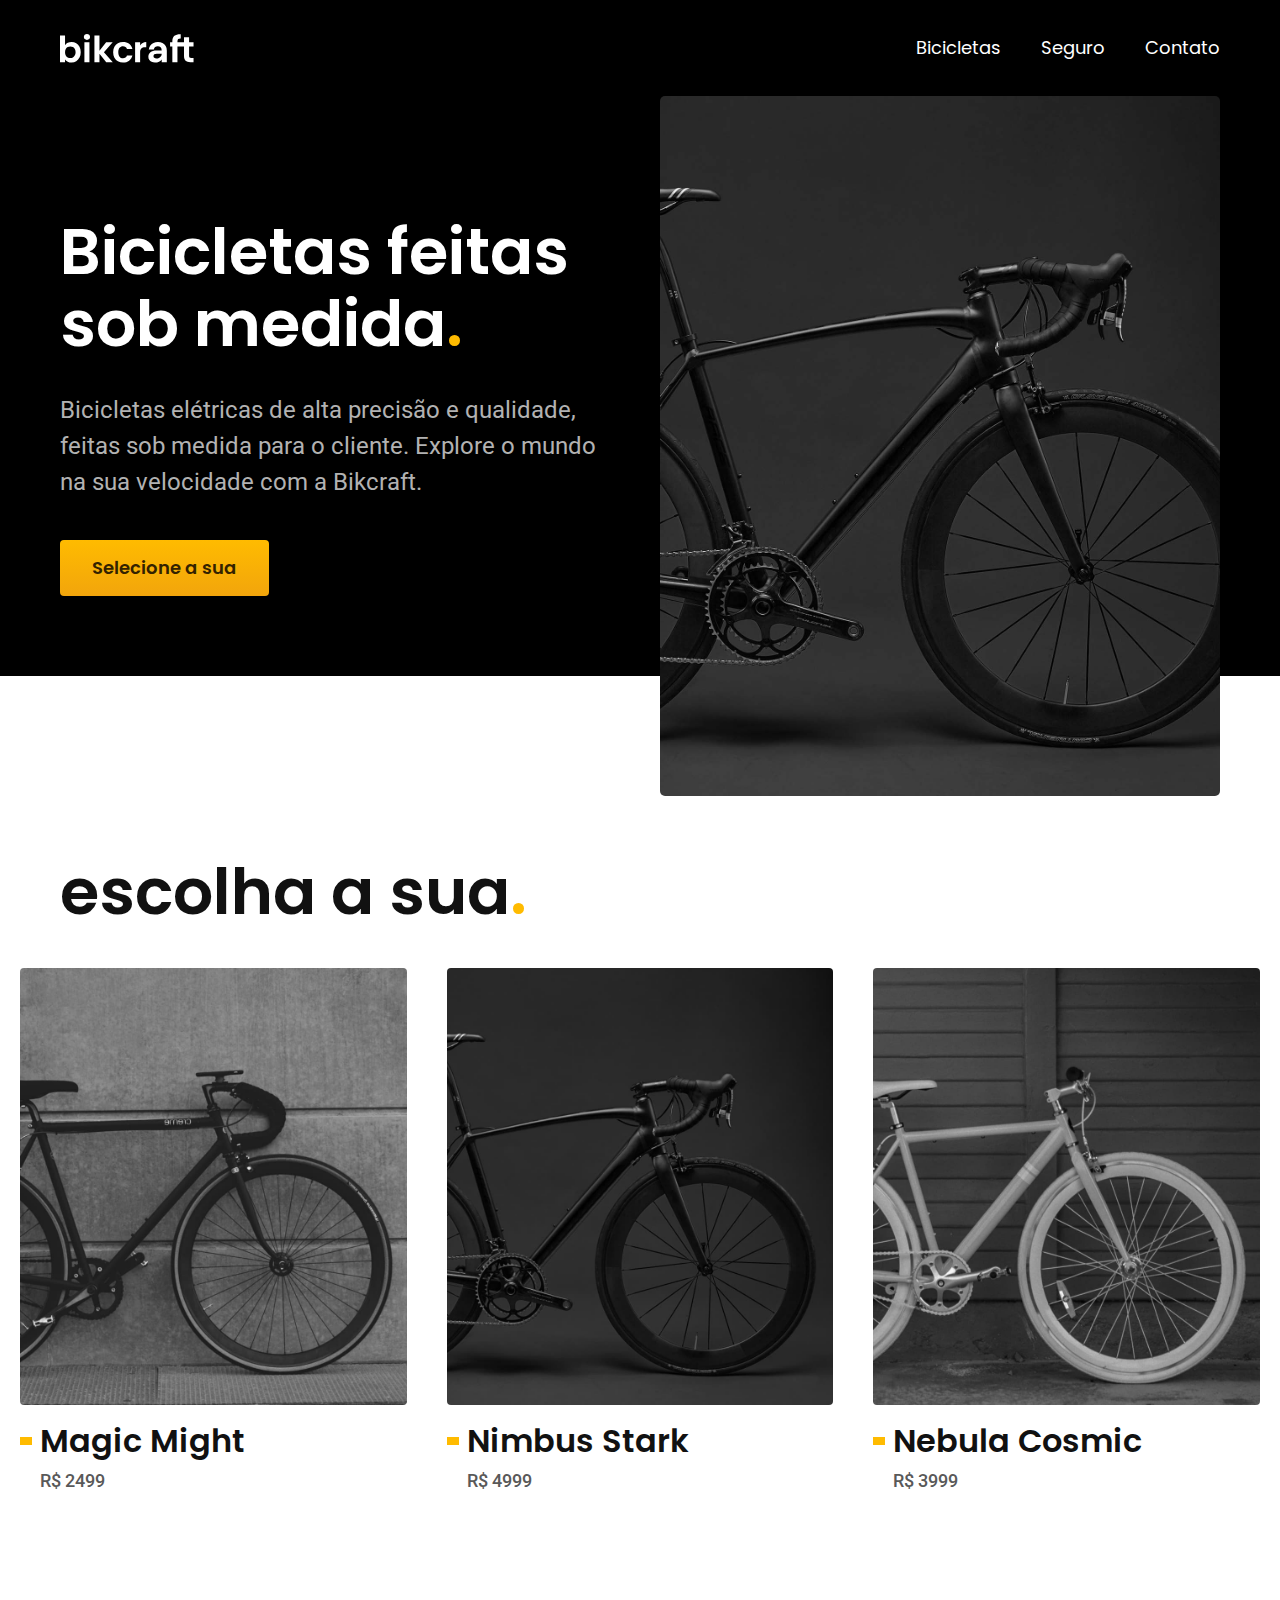
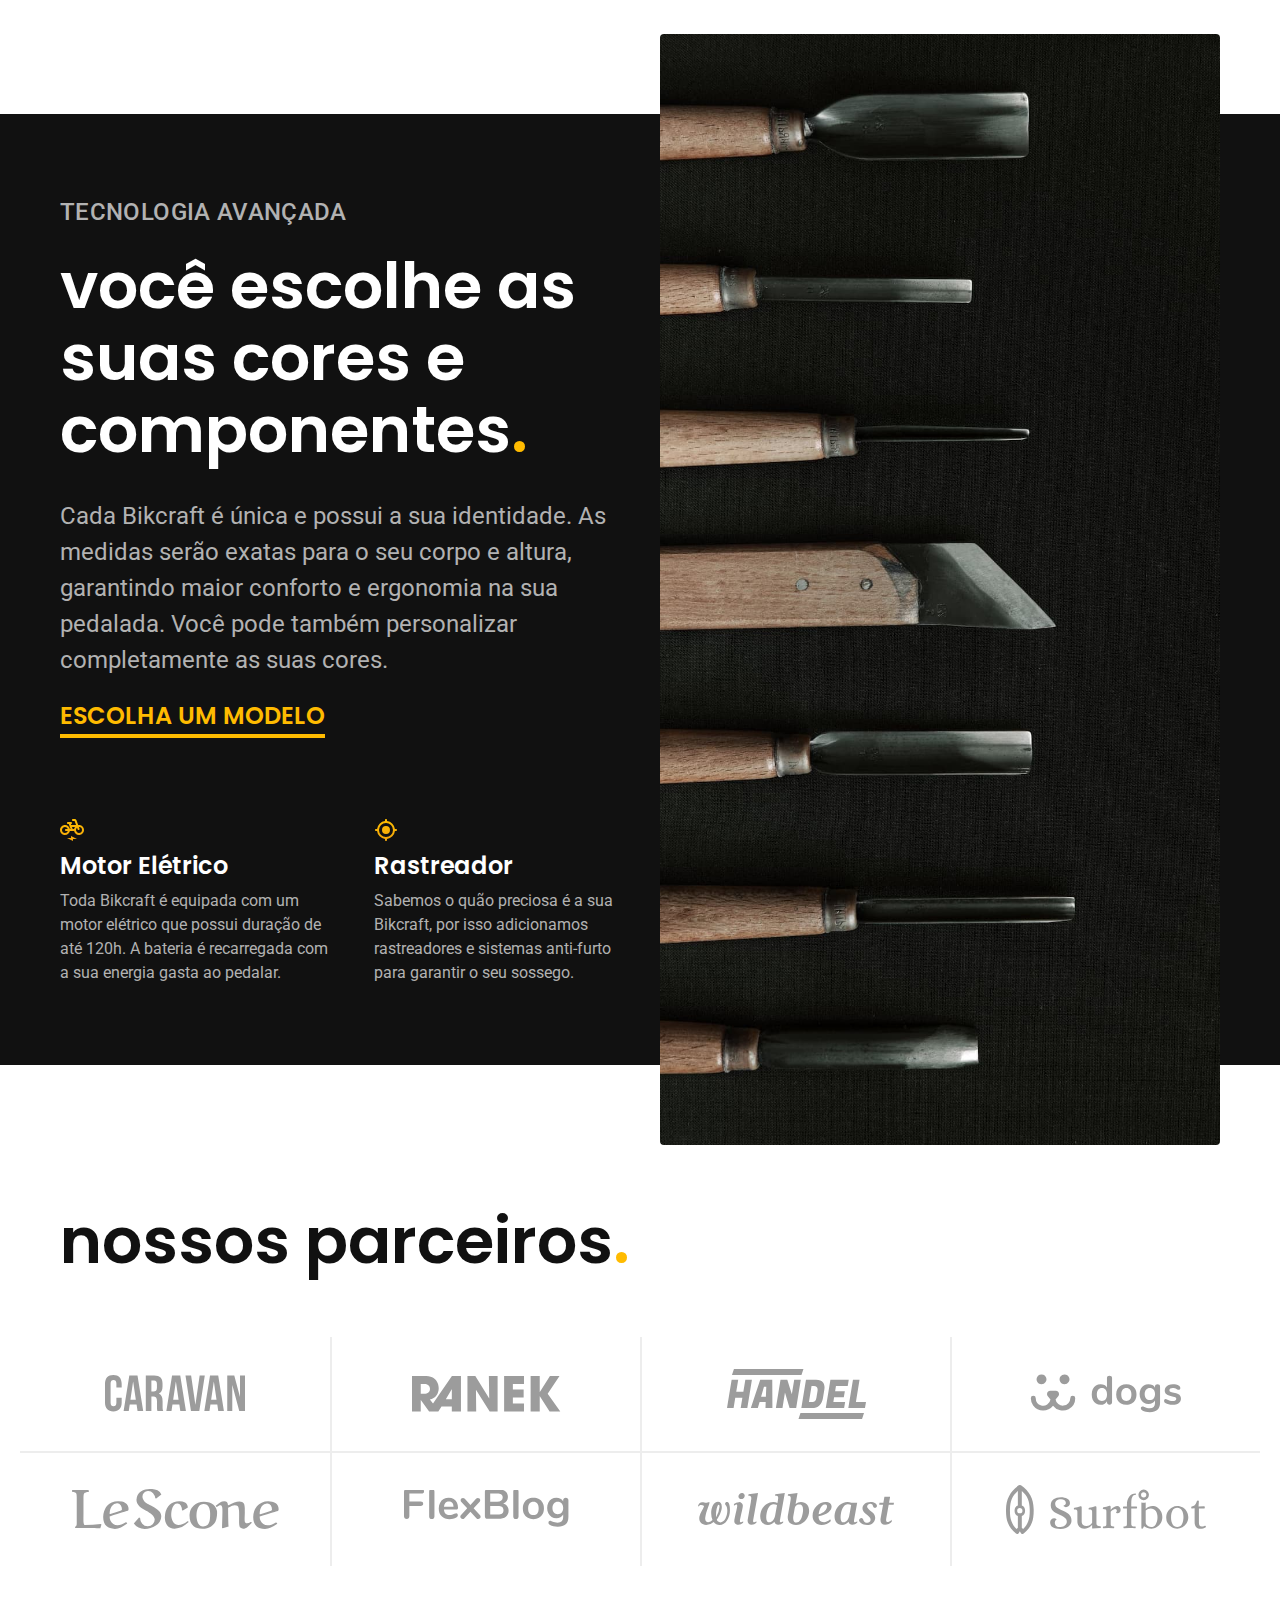
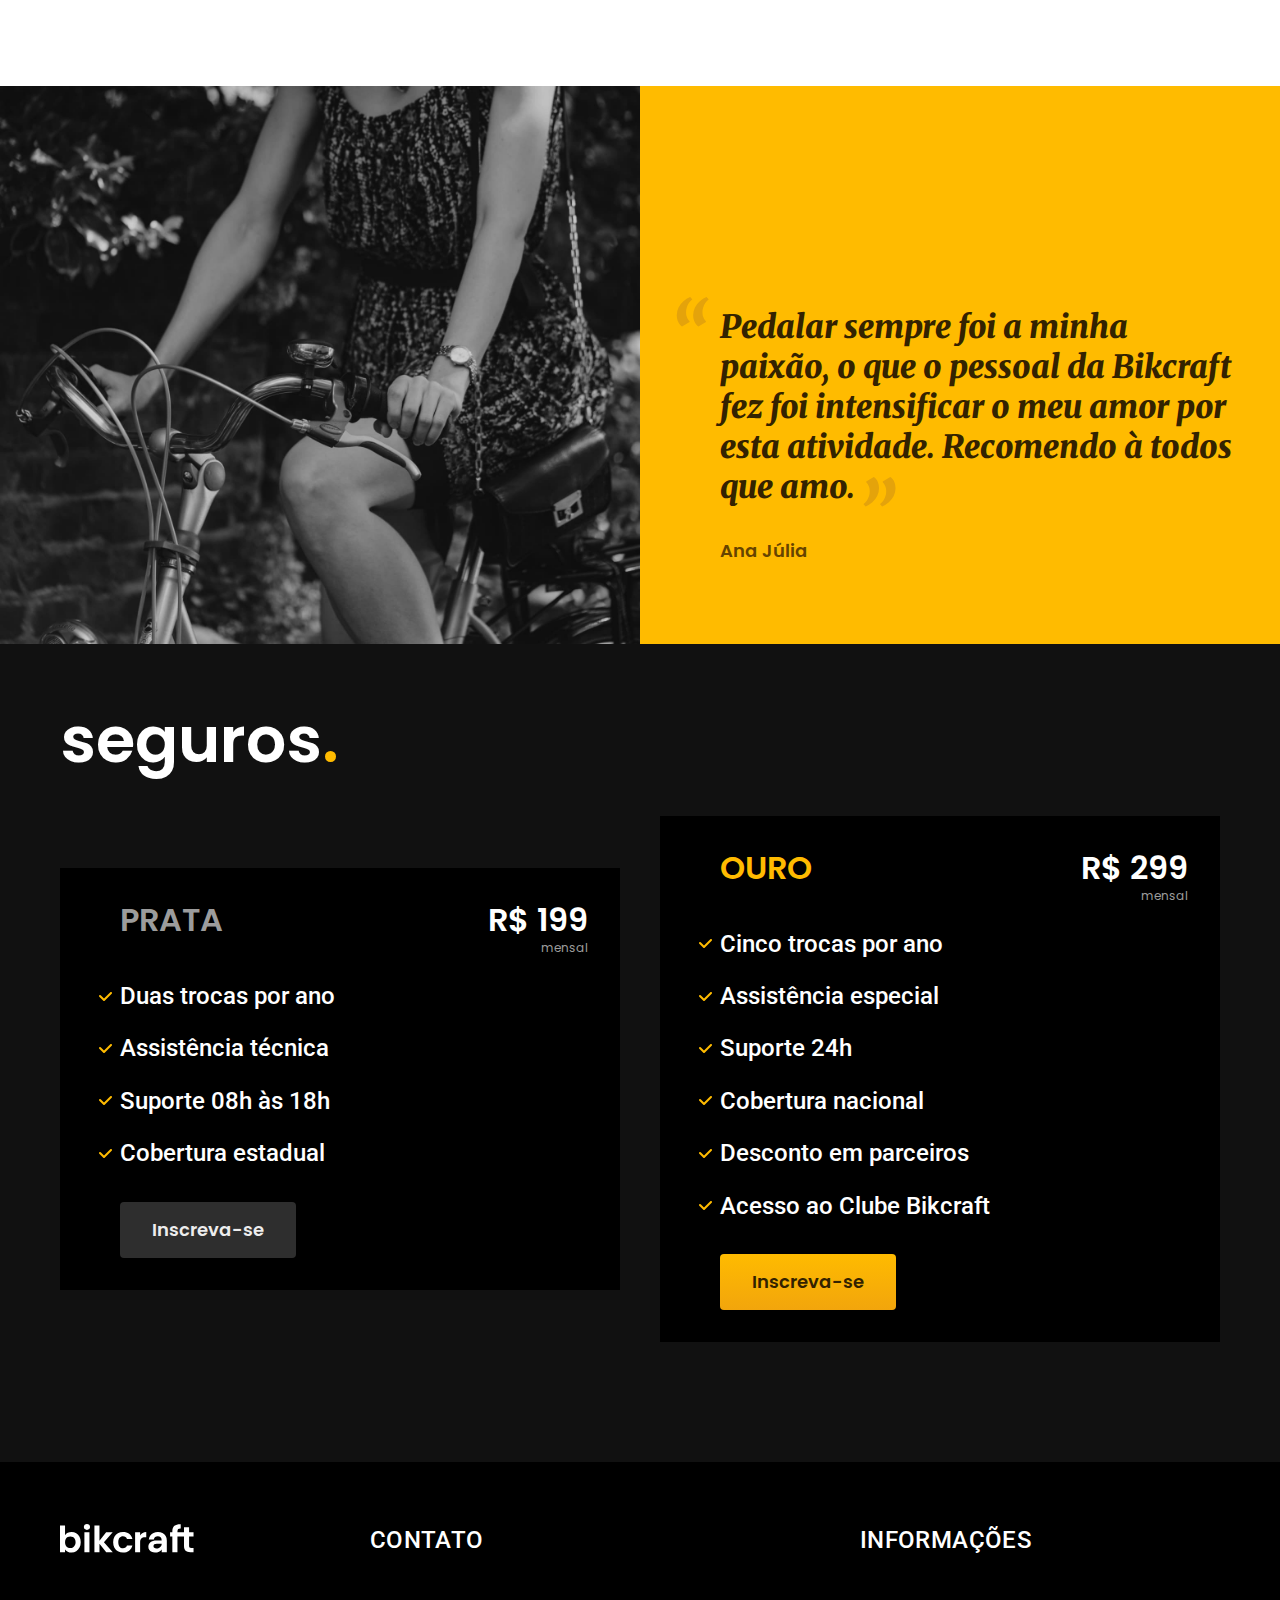
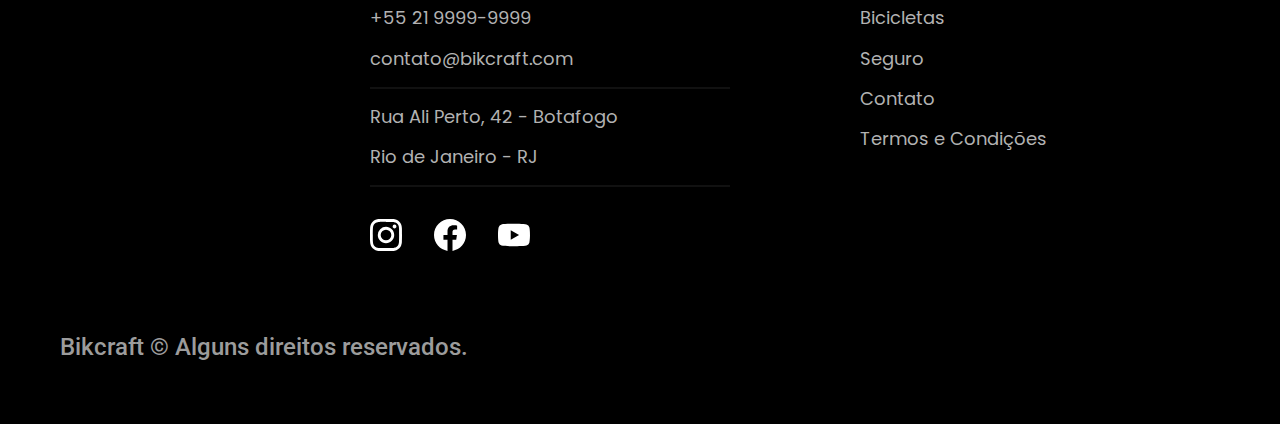
==== commit 0d5c32d9: "commit-termos" ====
--- a/index.html
+++ b/index.html
@@ -187,19 +187,19 @@
       </div>
 
 
-        <div class="footer-informacoes">
-          <h3 class="font-2-l-b cor-0">Informações</h3>
-          <nav>
-            <ul class="cor-5 font-1-m">
-              <li><a href="./bicicletas.html">Bicicletas</a></li>
-              <li><a href="./seguros.html">Seguro</a></li>
-              <li><a href="./contato.html">Contato</a></li>
-              <li><a href="./contato.html">Termos e Condições</a></li>
-            </ul>
-          </nav>
-        </div>
-              <p class="cor-6 font-2-m footer-copy container">Bikcraft © Alguns direitos reservados.</p>
-      </div>
+      <div class="footer-informacoes">
+        <h3 class="font-2-l-b cor-0">Informações</h3>
+        <nav>
+          <ul class="cor-5 font-1-m">
+            <li><a href="./bicicletas.html">Bicicletas</a></li>
+            <li><a href="./seguros.html">Seguro</a></li>
+            <li><a href="./contato.html">Contato</a></li>
+            <li><a href="./termos.html">Termos e Condições</a></li>
+          </ul>
+        </nav>
+      </div>
+      <p class="cor-6 font-2-m footer-copy">Bikcraft © Alguns direitos reservados.</p>
+    </div>
   </footer>
 </body>
 
--- a/css/style.css
+++ b/css/style.css
@@ -20,3 +20,9 @@
 /* Seguros */
 @import "./seguros/seguros.css";
 
+
+/* Termos */
+@import "./termos/termos.css";
+
+/* Seguros */
+@import "./seguros/seguros-2.css";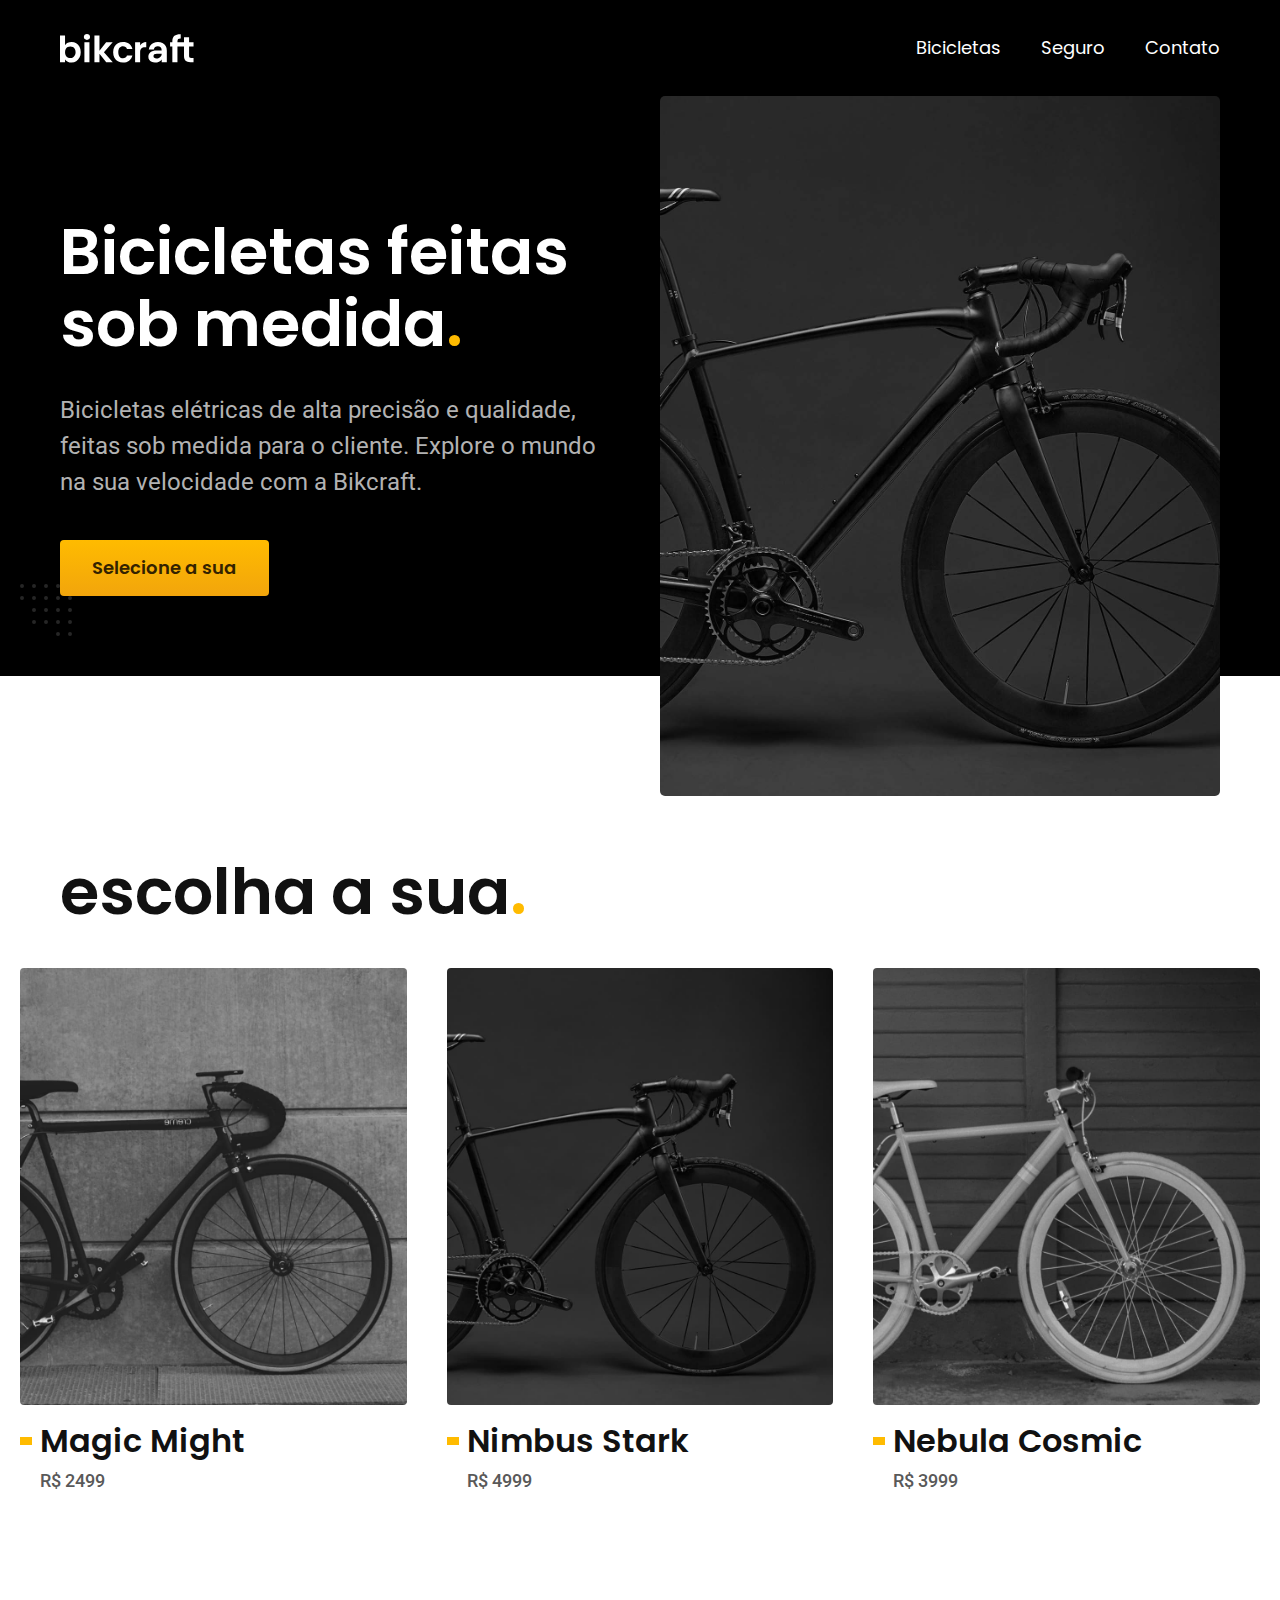
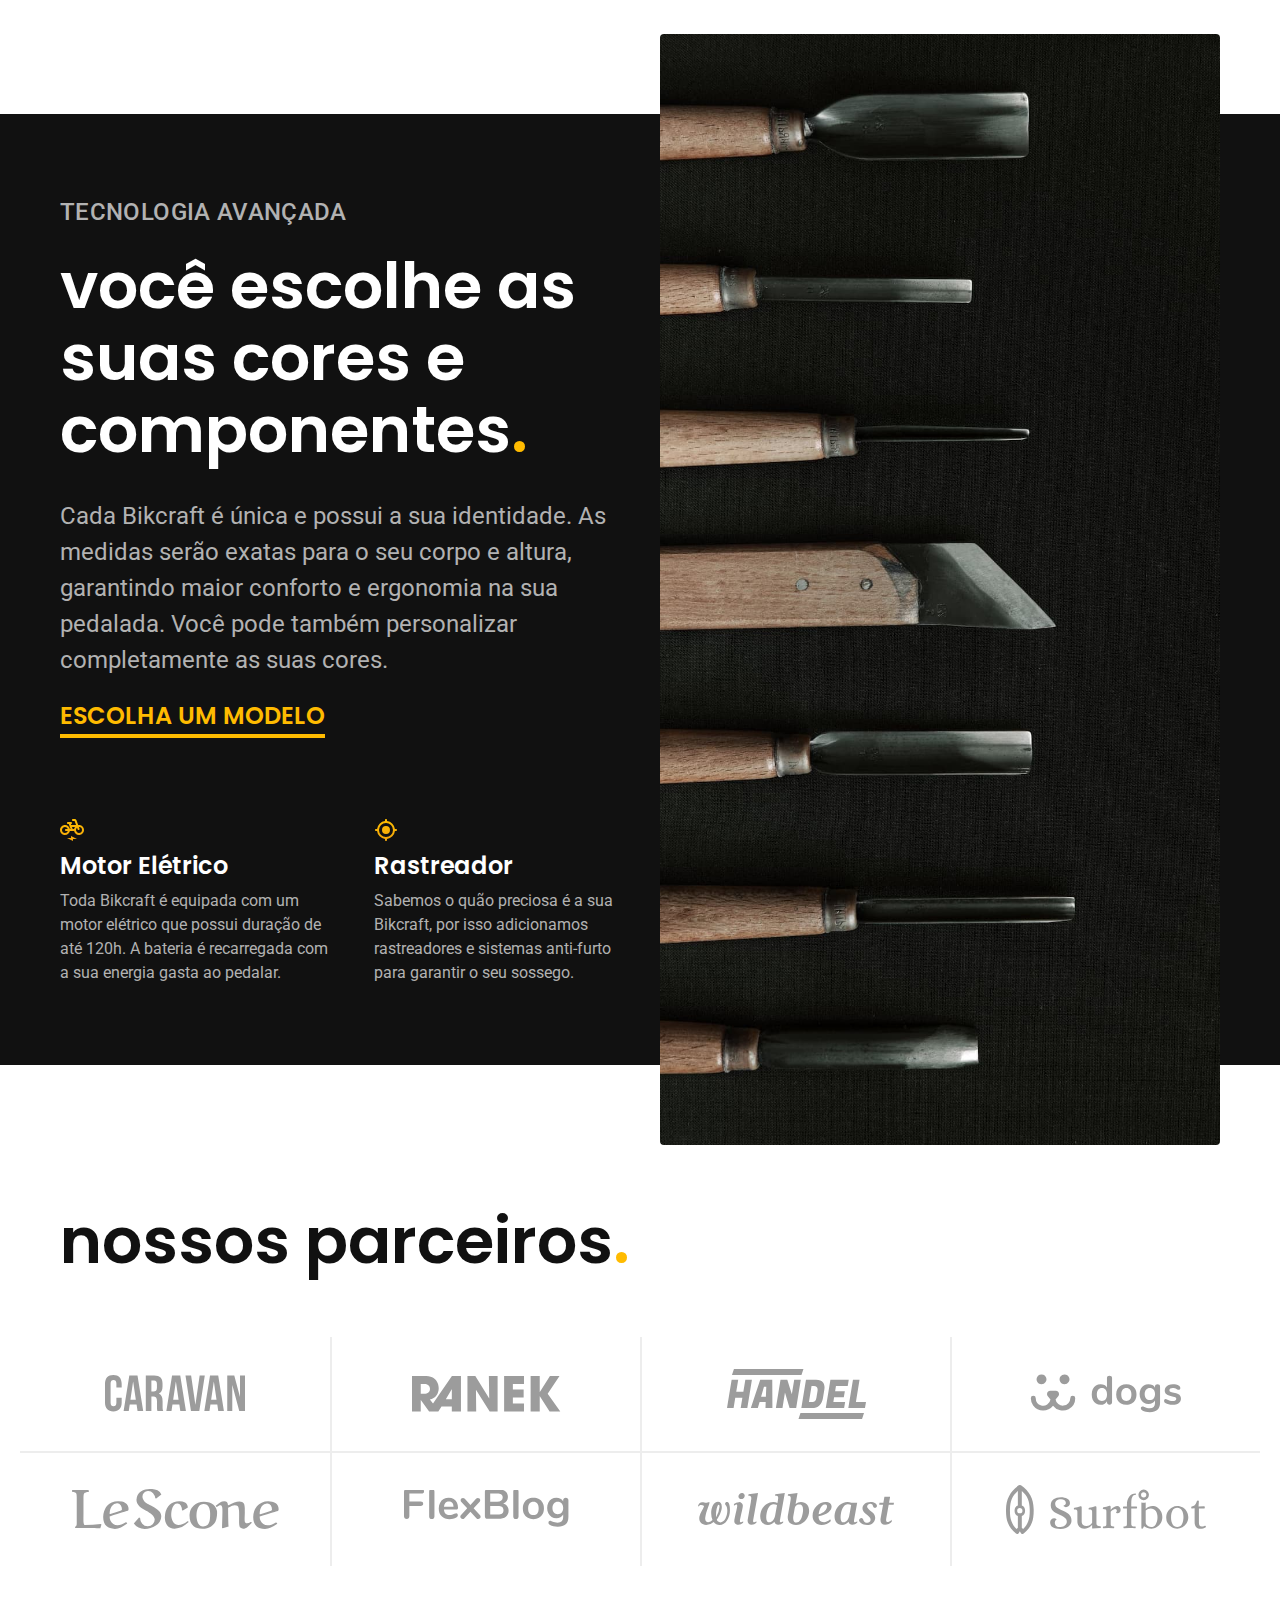
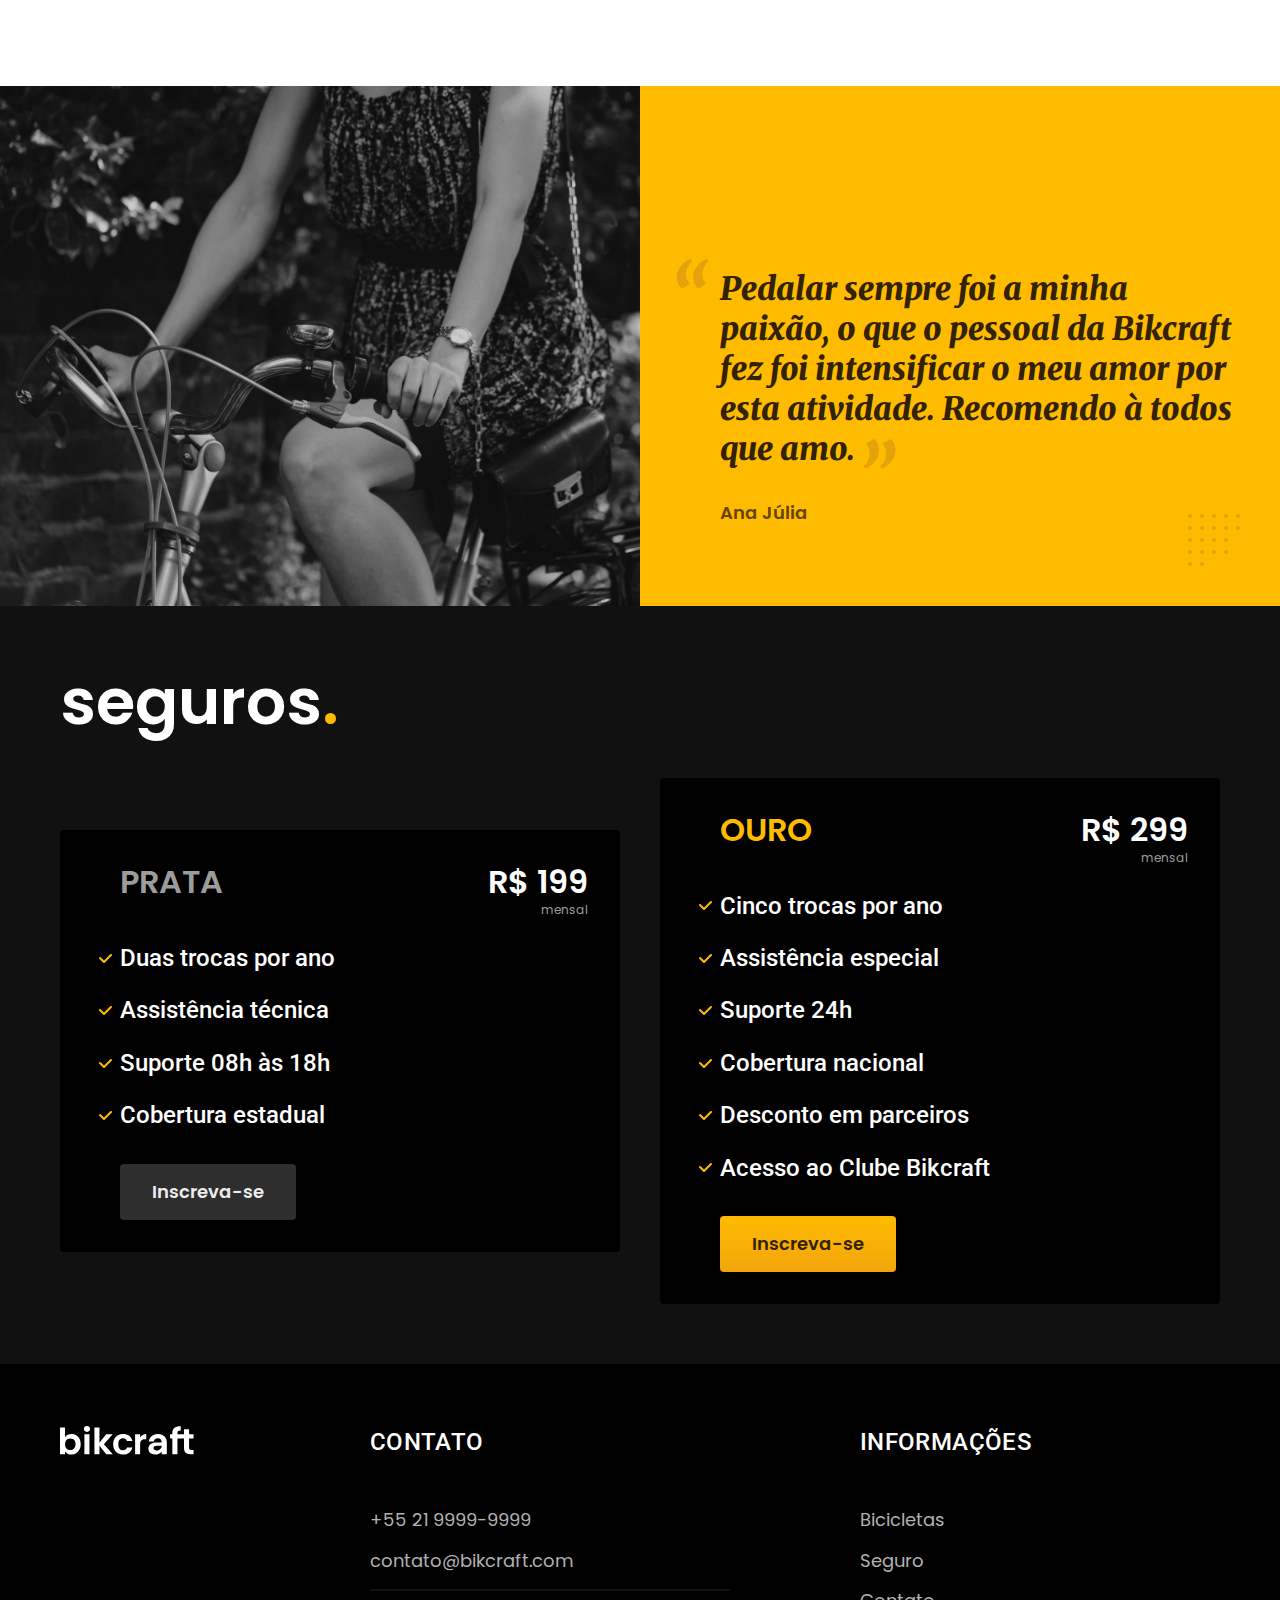
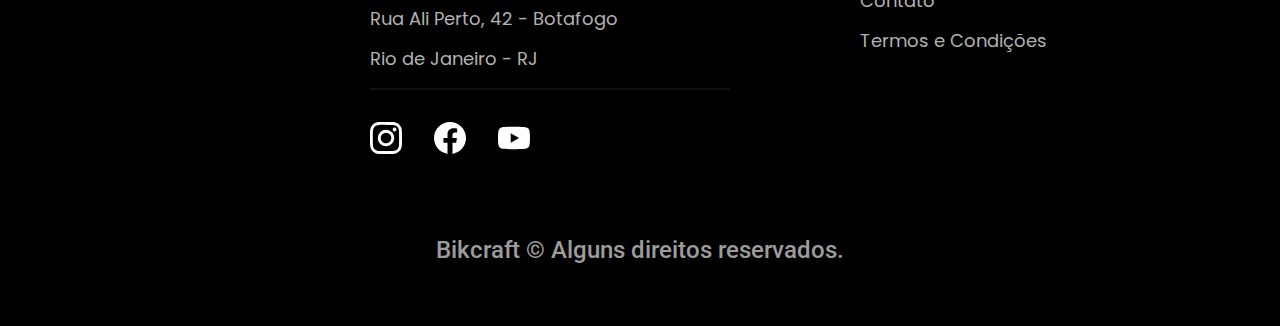
==== commit a34de324: "commit-otimizaçao" ====
--- a/index.html
+++ b/index.html
@@ -6,6 +6,8 @@
   <meta name="viewport" content="width=device-width, initial-scale=1.0">
   <title>Bikcraft - Bicicletas Elétricas</title>
   <meta name="description" content="Bicicletas elétricas de alta precisão e qualidade,  feitas sob medida para o cliente. Explore o mundo na sua velocidade com a Bikcraft.">
+  <link rel="preload" href="./css/style.css" as="style">
+  <link rel="preload" href="./css/style.css" as="style">
   <link rel="stylesheet" href="./css/style.css">
   <link rel="preconnect" href="https://fonts.googleapis.com">
   <link rel="preconnect" href="https://fonts.gstatic.com" crossorigin>
@@ -16,7 +18,7 @@
   <header class="header-bg">
     <div class="header container">
       <a href="./">
-        <img src="./img/bikcraft.svg" alt="Bikcraft">
+        <img src="./img/bikcraft.svg" width="136" height="32" alt="Bikcraft">
       </a>
 
       <nav aria-label="primaria">
@@ -35,34 +37,34 @@
         <p class="font-2-l cor-5">Bicicletas elétricas de alta precisão e qualidade, feitas sob medida para o cliente. Explore o mundo na sua velocidade com a Bikcraft.</p>
         <a class="botao" href="./bicicletas.html">Selecione a sua</a>
       </div>
-      <div">
-        <img src="./img/fotos/introducao.jpg" alt="Bicicleta Elétrica Preta">
-    </div>
+      <picture>
+        <source media="(max-width: 800px)" srcset="./img/bicicletas/nimbus.jpg">
+        <img src="./img/fotos/introducao.jpg" width="1280" height="1600" alt="Bicicleta elétrica preta.">
+      </picture>
     </div>
   </main>
 
   <article class="bicicletas-lista">
 
     <h2 class="font-1-xxl container">escolha a sua<span class="cor-p1">.</span></h2>
-
     <ul>
       <li>
         <a href="./bicicletas/magic/html">
-          <img src="./img/bicicletas/magic-home.jpg" alt="Bicicleta Preta">
+          <img src="./img/bicicletas/magic-home.jpg" width="900" height="1040" alt="Bicicleta Preta">
           <h3 class="font-1-xl bicicleta-tipo">Magic Might</h3>
           <span class="font-2-m cor-8 bicicleta-preco">R$ 2499</span>
         </a>
       </li>
       <li>
         <a href="/bicicletas/nimbus/html">
-          <img src="./img/bicicletas/nimbus-home.jpg" alt="Bicicleta Preta">
+          <img src="./img/bicicletas/nimbus-home.jpg" width="920" height="1040" alt="Bicicleta Preta">
           <h3 class="font-1-xl bicicleta-tipo">Nimbus Stark</h3>
           <span class="font-2-m cor-8 bicicleta-preco">R$ 4999</span>
         </a>
       </li>
       <li>
         <a href="./bicicletas/nebula/html">
-          <img src="./img/bicicletas/nebula-home.jpg" alt="Bicicleta Cinza">
+          <img src="./img/bicicletas/nebula-home.jpg" width="920" height="1040" alt="Bicicleta Cinza">
           <h3 class="font-1-xl bicicleta-tipo">Nebula Cosmic</h3>
           <span class="font-2-m cor-8 bicicleta-preco">R$ 3999</span>
         </a>
@@ -78,16 +80,15 @@
         <p class="font-2-l cor-5">Cada Bikcraft é única e possui a sua identidade. As medidas serão exatas para o seu corpo e altura, garantindo maior conforto e ergonomia na sua pedalada. Você pode também personalizar completamente as suas cores.</p>
         <a class="link cor-p1 font-1-l" href="./bicicletas.html">Escolha um modelo</a>
 
-
         <div class="tecnologias-vantagens">
           <div>
-            <img src="./img/icones/eletrica.svg" alt="">
+            <img src="./img/icones/eletrica.svg" width="24" height="24" alt="">
             <h3 class="font-1-l cor-0">Motor Elétrico</h3>
             <p class="font-2-s cor-5">Toda Bikcraft é equipada com um motor elétrico que possui duração de até 120h. A bateria é recarregada com a sua energia gasta ao pedalar.</p>
           </div>
 
           <div>
-            <img src="./img/icones/rastreador.svg" alt="">
+            <img src="./img/icones/rastreador.svg" width="24" height="24" alt="">
             <h3 class="font-1-l cor-0">Rastreador</h3>
             <p class="font-2-s cor-5">Sabemos o quão preciosa é a sua Bikcraft, por isso adicionamos rastreadores e sistemas anti-furto para garantir o seu sossego.</p>
           </div>
@@ -95,7 +96,7 @@
       </div>
 
       <div class="tecnologia-imagem">
-        <img src="./img/fotos/tecnologia.jpg" alt="">
+        <img src="./img/fotos/tecnologia.jpg" width="1200" height="1920" alt="">
       </div>
     </div>
     </div>
@@ -104,20 +105,20 @@
   <section class="parceiros" aria-label="Nossos Parceiros">
     <h2 class="font-1-xxl container">nossos parceiros<span class="cor-p1">.</span></h2>
     <ul>
-      <li><img src="./img/parceiros/caravan.svg" alt="Caravan"></li>
-      <li><img src="./img/parceiros/ranek.svg" alt="Ranek"></li>
-      <li><img src="./img/parceiros/handel.svg" alt="Handel"></li>
-      <li><img src="./img/parceiros/dogs.svg" alt="Dogs"></li>
-      <li><img src="./img/parceiros/lescone.svg" alt="Lescone"></li>
-      <li><img src="./img/parceiros/flexblog.svg" alt="Flexblog"></li>
-      <li><img src="./img/parceiros/wildbeast.svg" alt="Wildbeast"></li>
-      <li><img src="./img/parceiros/surfbot.svg" alt="Surfbot"></li>
+      <li><img src="./img/parceiros/caravan.svg" width="140" height="38" alt="Caravan"></li>
+      <li><img src="./img/parceiros/ranek.svg" width="149" height="36" alt="Ranek"></li>
+      <li><img src="./img/parceiros/handel.svg" width="139" height="50" alt="Handel"></li>
+      <li><img src="./img/parceiros/dogs.svg" width="152" height="39" alt="Dogs"></li>
+      <li><img src="./img/parceiros/lescone.svg" width="208" height="41" alt="Lescone"></li>
+      <li><img src="./img/parceiros/flexblog.svg" width="165" height="38" alt="Flexblog"></li>
+      <li><img src="./img/parceiros/wildbeast.svg" width="196" height="34" alt="Wildbeast"></li>
+      <li><img src="./img/parceiros/surfbot.svg" width="200" height="49" alt="Surfbot"></li>
     </ul>
   </section>
 
   <section class="depoimento" aria-label="Depoimento">
     <div>
-      <img src="./img/fotos/depoimento.jpg" alt="depoimento">
+      <img src="./img/fotos/depoimento.jpg" width="1560" height="1360" alt="depoimento">
     </div>
     <div class="depoimento-conteudo">
       <blockquote class="font-1-xl cor-p5">
@@ -162,7 +163,7 @@
   <footer class="footer-bg">
     <div class="footer container">
 
-      <img src="./img/bikcraft.svg" alt="Bikcraft">
+      <img src="./img/bikcraft.svg" width="136" height="32" alt="Bikcraft">
 
       <div class="footer-contato">
         <h3 class="font-2-l-b cor-0">Contato</h3>
@@ -175,13 +176,13 @@
 
         <div class="footer-redes">
           <a href="./">
-            <img src="./img/redes/instagram.svg" alt="Instagram">
+            <img src="./img/redes/instagram.svg" width="32" height="32" alt="Instagram">
           </a>
           <a href="./">
-            <img src="./img/redes/facebook.svg" alt="Facebook">
+            <img src="./img/redes/facebook.svg" width="32" height="32" alt="Facebook">
           </a>
           <a href="./">
-            <img src="./img/redes/youtube.svg" alt="youtube">
+            <img src="./img/redes/youtube.svg" width="32" height="32" alt="youtube">
           </a>
         </div>
       </div>
--- a/css/style.css
+++ b/css/style.css
@@ -7,6 +7,7 @@
 
 /* Utilidades */
 @import "./utilidades/componentes.css";
+@import "./utilidades/formulario.css";
 
 /* Home */
 @import "./home/introducao.css";
@@ -19,10 +20,23 @@
 
 /* Seguros */
 @import "./seguros/seguros.css";
+@import "./seguros/vantagens.css";
+@import "./seguros/perguntas.css";
 
 
 /* Termos */
 @import "./termos/termos.css";
 
-/* Seguros */
-@import "./seguros/seguros-2.css";+/* Bicicletas */
+@import "./bicicletas/bicicletas.css";
+
+/* Bicicleta */
+@import "../css/bicicleta/bicicleta.css";
+@import "../css/bicicleta/seguro.css";
+
+/* Contato */
+@import "./contato/contato.css";
+@import "./contato/lojas.css";
+
+/* Orçamento */
+@import "./orçamento/orçamento.css";--- a/css/style.css
+++ b/css/style.css
@@ -7,6 +7,7 @@
 
 /* Utilidades */
 @import "./utilidades/componentes.css";
+@import "./utilidades/formulario.css";
 
 /* Home */
 @import "./home/introducao.css";
@@ -19,10 +20,23 @@
 
 /* Seguros */
 @import "./seguros/seguros.css";
+@import "./seguros/vantagens.css";
+@import "./seguros/perguntas.css";
 
 
 /* Termos */
 @import "./termos/termos.css";
 
-/* Seguros */
-@import "./seguros/seguros-2.css";+/* Bicicletas */
+@import "./bicicletas/bicicletas.css";
+
+/* Bicicleta */
+@import "../css/bicicleta/bicicleta.css";
+@import "../css/bicicleta/seguro.css";
+
+/* Contato */
+@import "./contato/contato.css";
+@import "./contato/lojas.css";
+
+/* Orçamento */
+@import "./orçamento/orçamento.css";--- a/css/style.css
+++ b/css/style.css
@@ -7,6 +7,7 @@
 
 /* Utilidades */
 @import "./utilidades/componentes.css";
+@import "./utilidades/formulario.css";
 
 /* Home */
 @import "./home/introducao.css";
@@ -19,10 +20,23 @@
 
 /* Seguros */
 @import "./seguros/seguros.css";
+@import "./seguros/vantagens.css";
+@import "./seguros/perguntas.css";
 
 
 /* Termos */
 @import "./termos/termos.css";
 
-/* Seguros */
-@import "./seguros/seguros-2.css";+/* Bicicletas */
+@import "./bicicletas/bicicletas.css";
+
+/* Bicicleta */
+@import "../css/bicicleta/bicicleta.css";
+@import "../css/bicicleta/seguro.css";
+
+/* Contato */
+@import "./contato/contato.css";
+@import "./contato/lojas.css";
+
+/* Orçamento */
+@import "./orçamento/orçamento.css";